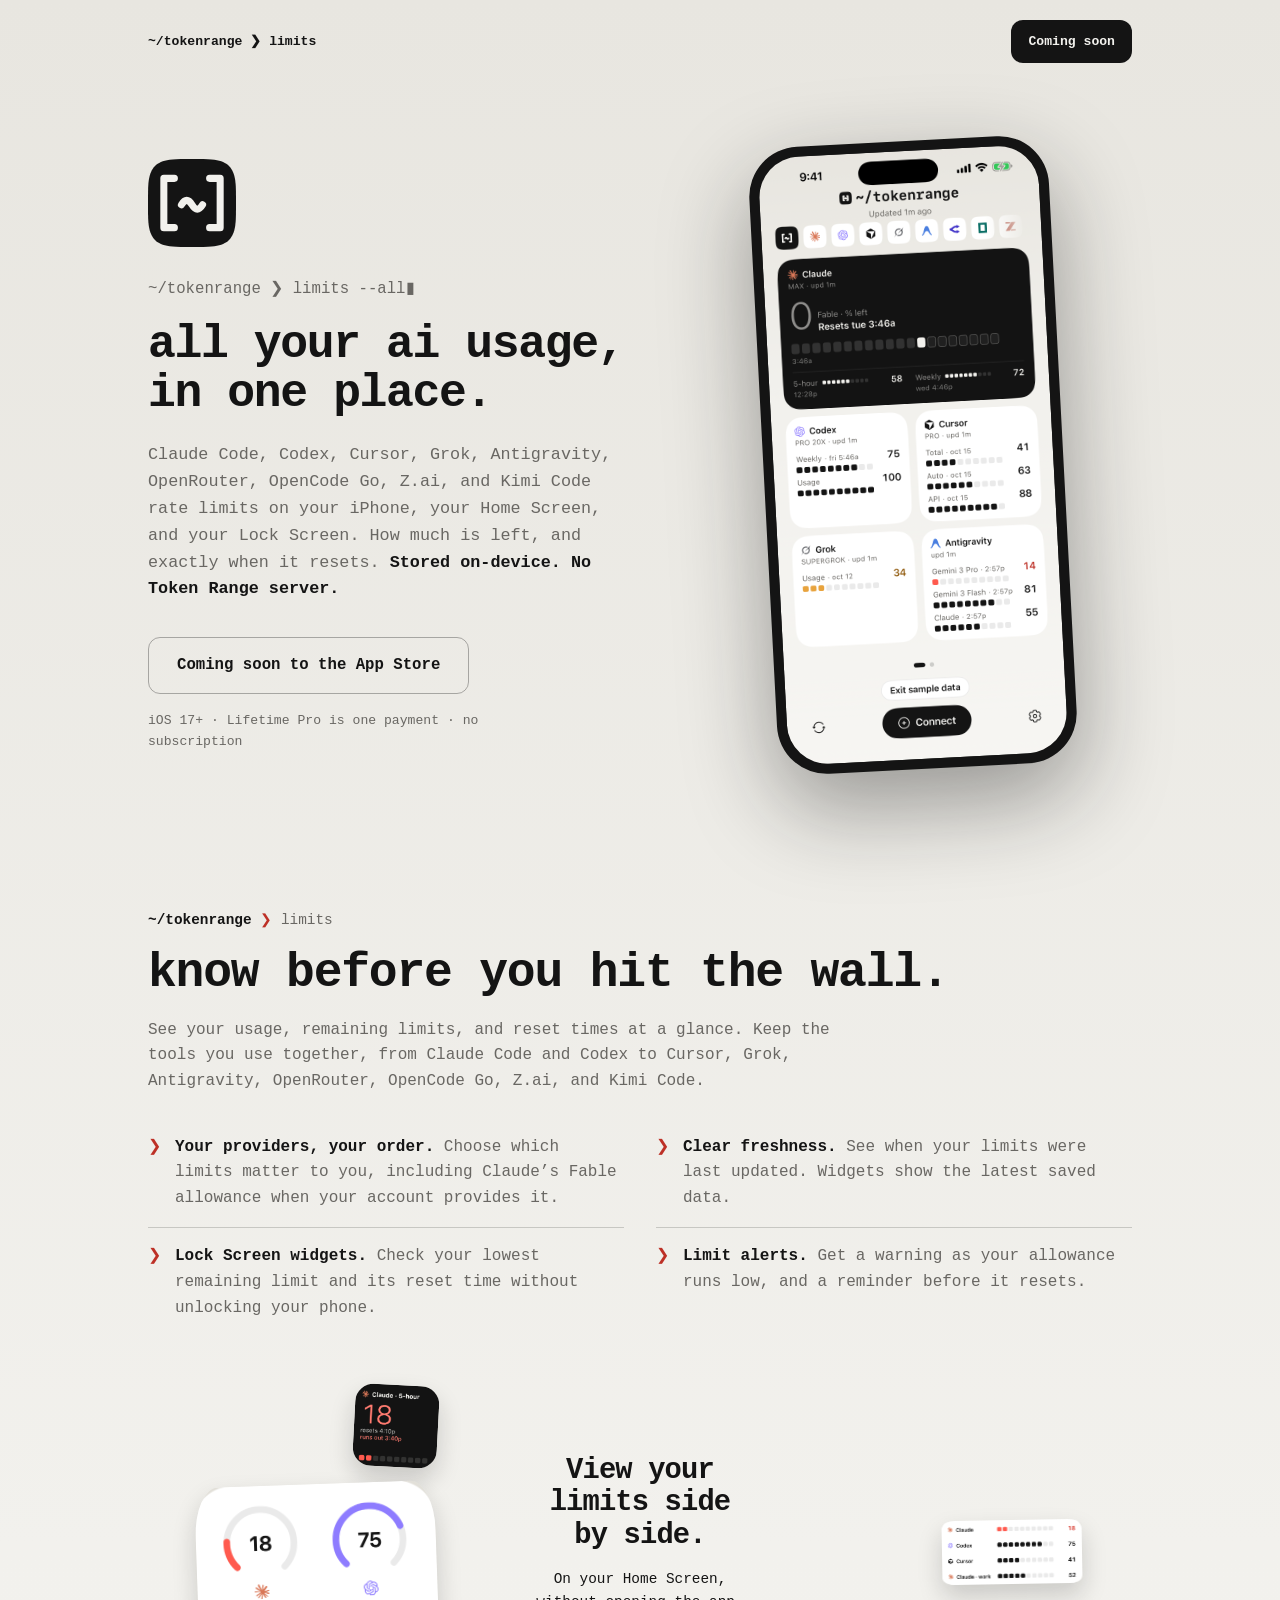
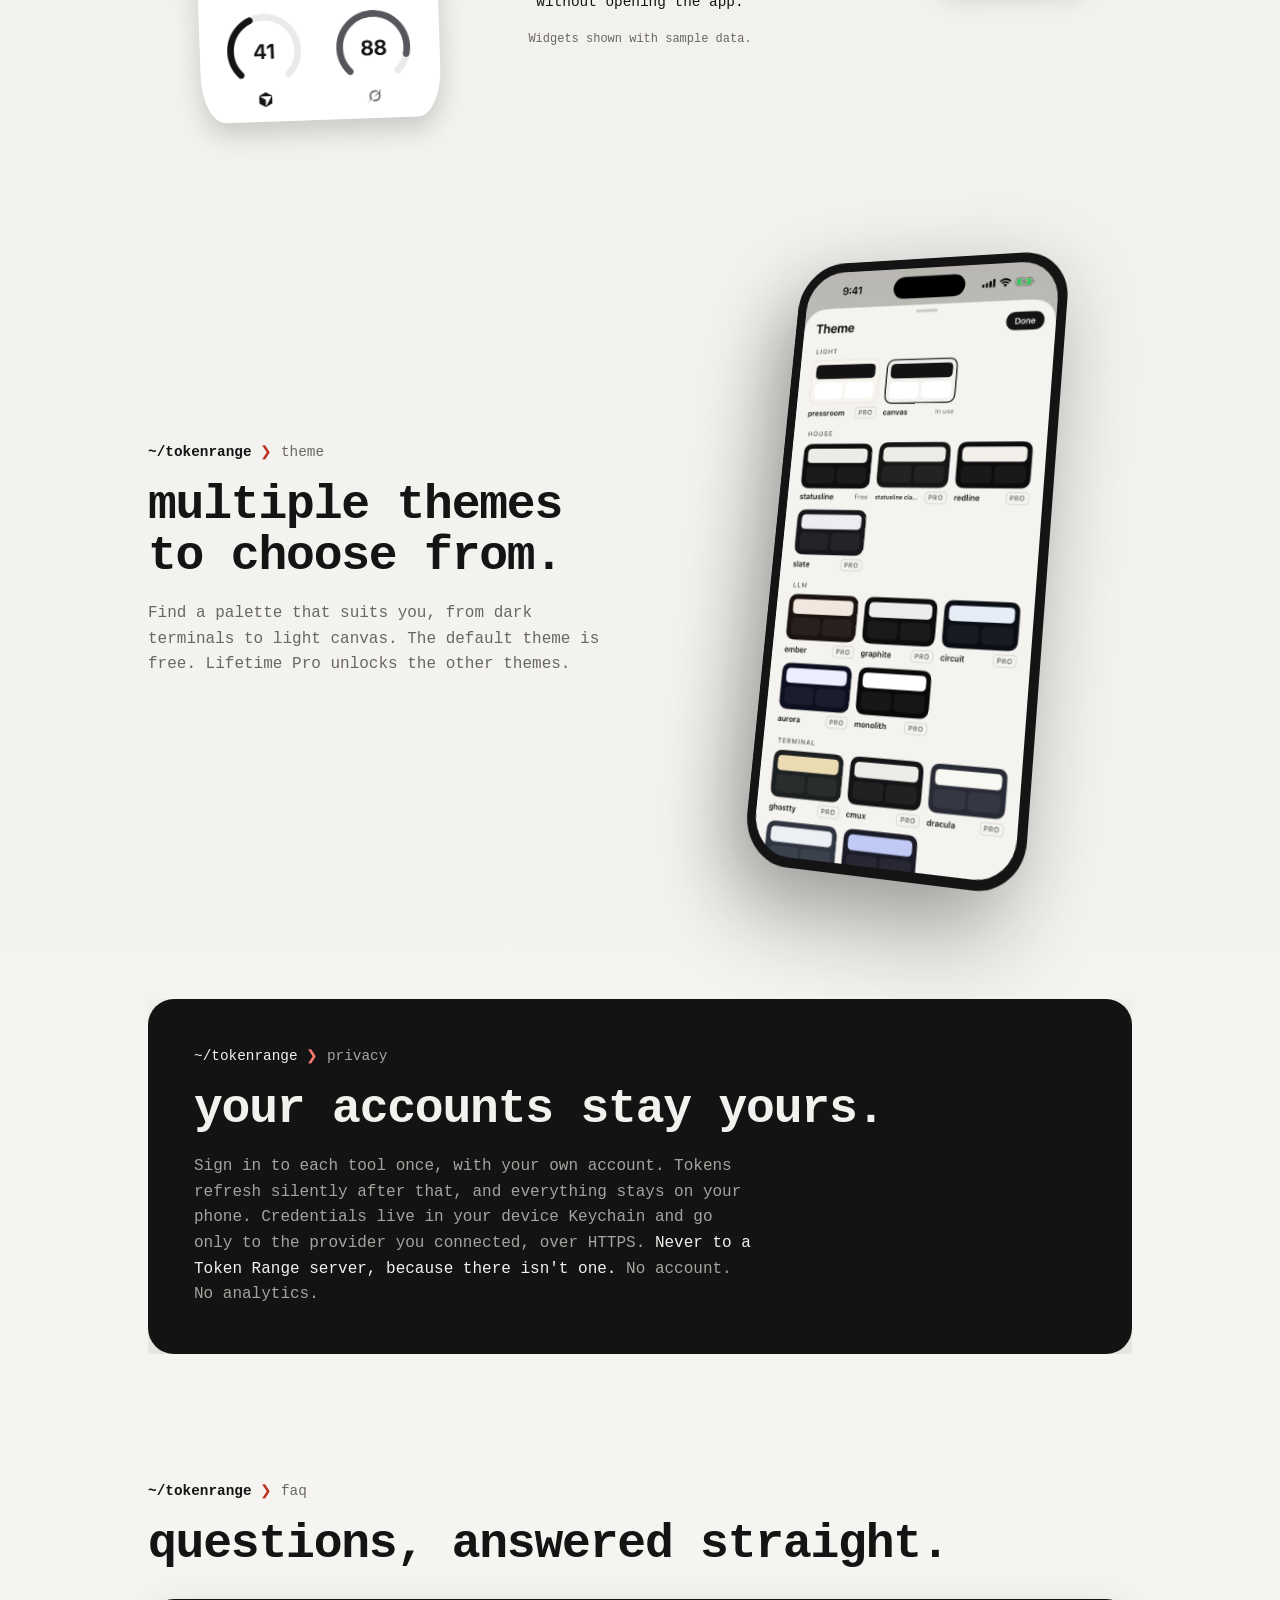
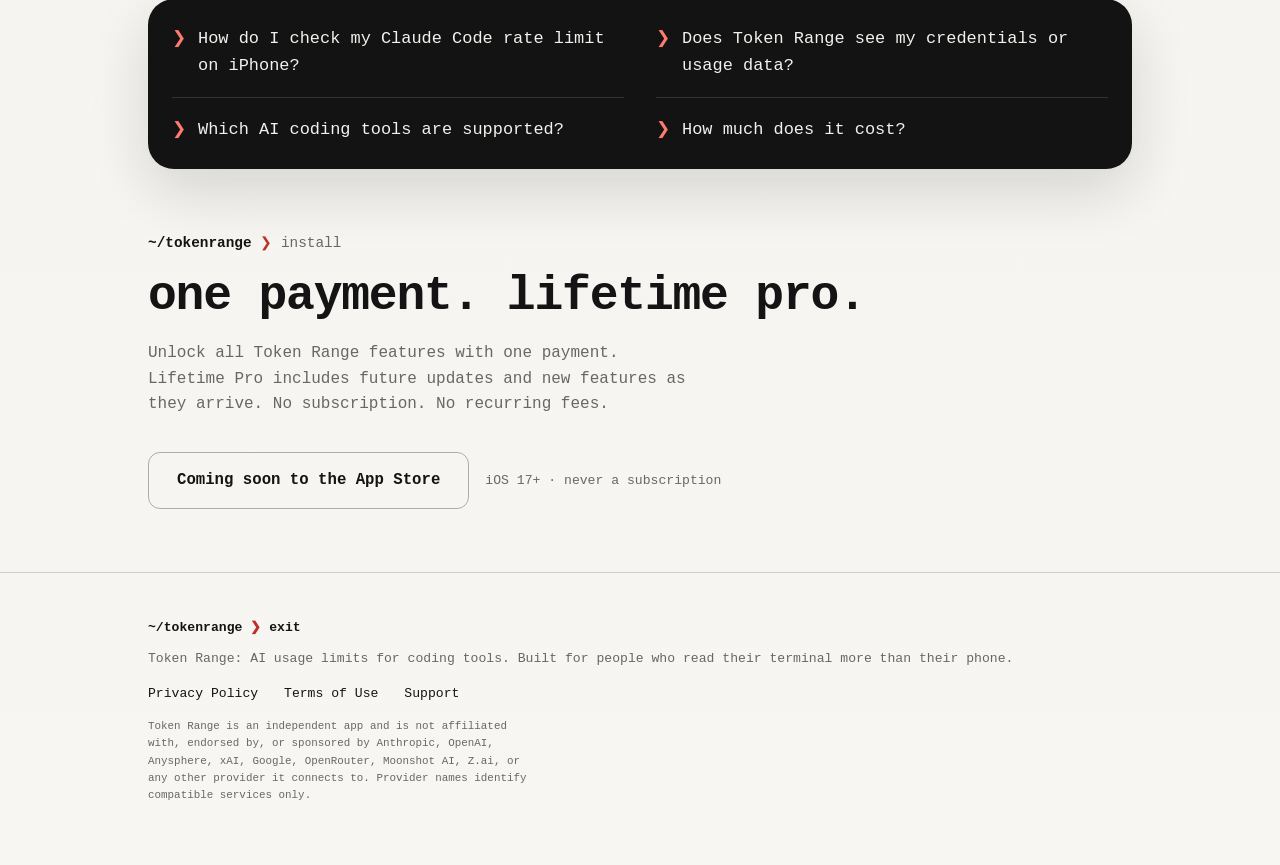
==== index.html @ 19b825a7 "Site: list all nine providers on the homepage and keep named companies in the disclaimer The previou" ====
<!doctype html>
<html lang="en">
<head>
<meta charset="utf-8">
<meta name="viewport" content="width=device-width, initial-scale=1">
<title>Token Range: all your AI usage and limits, in one place</title>
<meta name="description" content="AI usage and rate limits for Claude Code, Codex, Cursor, Grok, Antigravity, OpenRouter, OpenCode Go, Z.ai, and Kimi Code on your iPhone, Home Screen, and Lock Screen. Credentials stay in your Keychain; there is no Token Range server.">
<link rel="canonical" href="https://tokenrange.app/">
<meta property="og:type" content="website">
<meta property="og:title" content="Token Range: all your AI usage and limits, in one place">
<meta property="og:description" content="AI usage and rate limits for Claude Code, Codex, Cursor, Grok, Antigravity, OpenRouter, OpenCode Go, Z.ai, and Kimi Code on your iPhone, widgets, and Lock Screen. Credentials stay in Keychain and go only to the provider you connect.">
<meta property="og:url" content="https://tokenrange.app/">
<meta property="og:image" content="https://tokenrange.app/assets/og.png">
<meta name="twitter:card" content="summary_large_image">
<meta name="twitter:title" content="Token Range: all your AI usage and limits, in one place">
<meta name="twitter:description" content="AI usage and rate limits for Claude Code, Codex, Cursor, Grok, Antigravity, OpenRouter, OpenCode Go, Z.ai, and Kimi Code. Keychain-only credentials. No server.">
<meta name="twitter:image" content="https://tokenrange.app/assets/og.png">
<meta name="theme-color" content="#F2F1ED">
<link rel="icon" href="assets/icon-1024.png">
<link rel="apple-touch-icon" href="assets/icon-1024.png">
<script type="application/ld+json">
{
  "@context": "https://schema.org",
  "@type": "SoftwareApplication",
  "name": "Token Range",
  "operatingSystem": "iOS 17.0 or later",
  "applicationCategory": "DeveloperApplication",
  "description": "AI usage and rate limits for Claude Code, Codex, Cursor, Grok, Antigravity, OpenRouter, OpenCode Go, Z.ai, and Kimi Code in the app, on Home Screen widgets, and on the Lock Screen. Credentials stay in the device Keychain; there is no Token Range server.",
  "offers": {
    "@type": "Offer",
    "price": "0",
    "priceCurrency": "USD",
    "description": "Free download with an optional Lifetime Pro purchase. Pay once to unlock all features, including future updates. No subscription."
  }
}
</script>
<script type="application/ld+json">
{
  "@context": "https://schema.org",
  "@type": "FAQPage",
  "mainEntity": [
    {
      "@type": "Question",
      "name": "How do I check my Claude Code rate limit on iPhone?",
      "acceptedAnswer": {
        "@type": "Answer",
        "text": "Install Token Range, sign in to Claude once, and your session and weekly limits appear in the app and widgets, with reset countdowns and the time of the last update."
      }
    },
    {
      "@type": "Question",
      "name": "Does Token Range see my credentials or usage data?",
      "acceptedAnswer": {
        "@type": "Answer",
        "text": "No. Credentials are stored in your device Keychain and sent only to the provider you connected, over HTTPS. There is no Token Range server, no analytics, and no account."
      }
    },
    {
      "@type": "Question",
      "name": "Which AI coding tools does Token Range support?",
      "acceptedAnswer": {
        "@type": "Answer",
        "text": "Claude Code, Codex, Cursor, Grok, Antigravity, OpenRouter, OpenCode Go, Z.ai, and Kimi Code at launch, with more tools on the way."
      }
    },
    {
      "@type": "Question",
      "name": "How much does Token Range cost?",
      "acceptedAnswer": {
        "@type": "Answer",
        "text": "Lifetime Pro is a one-time purchase that unlocks all Token Range features. Future updates and new features are included. No subscription or recurring fees."
      }
    }
  ]
}
</script>
<style>
  /* Token Range site — Bento B recolor (owner pick 2026-09-29).
     Palette matches the app's Bento B canvas/black-tile look. Flat fills only. */
  :root {
    --page: #F2F1ED;
    --bg: #131313; --ink: #F2F1ED; --dim: #A5A39E;
    --faint: #8E8C87; --off: rgba(242, 241, 237, 0.14);
    --red: #FF7B70;
    --ink-on-amber: #141414;
    /* Pure --red is a pale coral tuned for dark tiles and is unreadable on
       the light page. This deep red is the page-context chevron; pure
       --red stays inside dark tiles. */
    --red-on-amber: #BD3026;
    --claude: #D97757; --codex: #8E7CFF; --cursor: #ECECEA;
    --mono: ui-monospace, "SF Mono", SFMono-Regular, Menlo, Consolas, monospace;

    /* Type scale. Six steps on a ~1.09 ratio, replacing fifteen loose rem
       values that sat inside a 0.4rem band with no relationship. h1 and h2
       keep their clamp() fluid sizing and sit above this scale. */
    --t-2xs: 0.68rem; --t-xs: 0.75rem; --t-sm: 0.82rem;
    --t-md: 0.9rem; --t-lg: 0.98rem; --t-xl: 1.06rem;

    /* Radius scale. One value per role, not one per element. */
    --r-chip: 6px; --r-pill: 10px; --r-control: 12px; --r-card: 26px;
    --r-phone: 50px; --r-phone-inner: 41px;

    /* One shadow for every card-role surface. Three recipes existed for the
       same job; the differences were never intentional. */
    --shadow-card: 0 22px 60px rgba(20, 20, 20, 0.14);
    --shadow-phone: 0 34px 90px rgba(20, 20, 20, 0.4);
  }
  * { margin: 0; padding: 0; box-sizing: border-box; min-width: 0; }
  html { scroll-behavior: smooth; background: var(--page); }
  /* Owner ruling: the app-canvas gradient carries the ENTIRE page. Dark
     tiles are objects that pop on it, never full-bleed sections. */
  body {
    background: linear-gradient(180deg, #E8E6E0 0%, #F2F1ED 38%, #F7F6F3 100%);
    color: var(--ink-on-amber); font-family: var(--mono);
    line-height: 1.6; -webkit-font-smoothing: antialiased; overflow-x: hidden;
  }
  a { text-decoration: none; }
  /* Keyboard focus had no styling at all and fell back to the UA default,
     which is close to invisible on the page. Page-context controls take the
     dark ring; the FAQ sits on a dark card, so it takes the paper one. */
  a:focus-visible, summary:focus-visible {
    outline: 2px solid var(--ink-on-amber); outline-offset: 3px; border-radius: 4px;
  }
  .faq-list summary:focus-visible { outline-color: #F2F1ED; }
  ::selection { background: var(--ink-on-amber); color: #F2F1ED; }
  img { max-width: 100%; height: auto; display: block; }
  .wrap { max-width: 1080px; margin: 0 auto; padding: 0 clamp(20px, 5vw, 48px); }

  /* ---- hero: the splash, as a website ---- */
  .drench {
    color: var(--ink-on-amber);
    /* Capped so the hero never balloons on very tall displays. */
    min-height: min(94svh, 960px); display: flex; flex-direction: column;
  }
  .drench > header {
    display: flex; justify-content: space-between; align-items: center;
    width: 100%; max-width: 1080px; margin: 0 auto; gap: 16px;
    padding: 20px clamp(20px, 5vw, 48px);
  }
  .drench .prompt { font-size: var(--t-sm); font-weight: 700; }
  .hero-core {
    flex: 1; display: grid; grid-template-columns: 1.05fr 0.95fr;
    align-items: center; gap: clamp(24px, 5vw, 60px);
    padding-top: clamp(28px, 5vh, 56px);
    padding-bottom: clamp(40px, 7vh, 72px);
  }
  .token-mark { width: 88px; height: 88px; margin-bottom: 30px; }
  .typed { font-size: var(--t-lg); margin-bottom: 18px; color: #696763; }
  .typed .caret { animation: blink 1.1s steps(1) infinite; }
  @keyframes blink { 50% { opacity: 0; } }
  h1 {
    /* Sized so each of the two lines holds on one row at every width. The
       cap came down from 3.4rem when the headline gained three characters:
       "all your ai usage," needs 18 monospace columns, and 3.4rem overflowed
       the hero column and broke it into three lines. */
    font-size: clamp(1.6rem, 4vw, 2.9rem); line-height: 1.06;
    letter-spacing: -0.03em; font-weight: 700; text-wrap: balance;
  }
  .drench p.sub {
    margin-top: 24px; max-width: 46ch; font-size: clamp(0.98rem, 1.4vw, 1.05rem);
    color: #696763; text-wrap: pretty;
  }
  .drench p.sub b { color: var(--ink-on-amber); font-weight: 700; }
  /* ---- one CTA component ----
     The header pill and the hero action were two treatments of the same
     action on one screen: different radius, padding and hover. They are now
     one component with a compact modifier for the header. */
  .cta {
    background: var(--ink-on-amber); color: #F2F1ED;
    font-weight: 700; font-size: var(--t-lg); padding: 15px 28px;
    border-radius: var(--r-control); display: inline-block; flex-shrink: 0;
    border: 1px solid transparent;
    transition: transform 0.15s cubic-bezier(0.16, 1, 0.3, 1);
  }
  a.cta:hover { transform: translateY(-2px); }
  a.cta:active { transform: translateY(0) scale(0.97); transition-duration: 0.08s; }
  .cta.compact { font-size: var(--t-sm); padding: 10px 16px; }
  /* Reads as a status, not a button: nothing here is tappable until the
     App Store link exists, and a dead filled button is a broken promise. */
  .cta.pending {
    background: none; color: var(--ink-on-amber);
    border-color: rgba(20, 20, 20, 0.32);
    cursor: default; transform: none;
  }
  .cta-row { display: flex; gap: 16px; align-items: center; margin-top: 34px; flex-wrap: wrap; }
  .cta-row .note { font-size: var(--t-sm); color: #696763; flex-basis: 100%; max-width: 46ch; }

  .hero-shot { display: flex; justify-content: center; }
  .phone {
    width: min(300px, 74vw); border-radius: var(--r-phone); padding: 10px;
    background: var(--ink-on-amber);
    box-shadow: var(--shadow-phone);
    transform: rotate(-3deg);
  }
  .phone img { border-radius: var(--r-phone-inner); }
  @media (prefers-reduced-motion: no-preference) {
    .hero-shot .phone, .widget-piece { animation: hero-float 8s ease-in-out infinite; }
    @keyframes hero-float {
      0%, 100% { translate: 0 3px; }
      50% { translate: 0 -3px; }
    }
  }
  .token-glitch svg { display: block; width: 100%; height: 100%; }
  /* ---- dark sections ---- */
  main section.dark { padding: clamp(48px, 7vh, 72px) 0; }
  /* The closing block follows the FAQ, so it drops its own top padding
     rather than stacking two full section gaps. */
  main section.closing { padding-top: 0; }
  .kicker { color: #696763; font-size: var(--t-md); margin-bottom: 16px; }
  .kicker .path { color: var(--ink-on-amber); font-weight: 700; }
  .kicker .chev { color: var(--red-on-amber); }
  h2 {
    font-size: clamp(1.8rem, 4.4vw, 3rem); line-height: 1.08;
    letter-spacing: -0.025em; font-weight: 700; max-width: 24ch;
    text-wrap: balance; color: var(--ink-on-amber);
  }
  #faq > h2, .closing > h2 { max-width: none; text-wrap: wrap; }
  section p.lede {
    color: #696763; margin-top: 18px; max-width: 56ch; text-wrap: pretty;
  }
  section.dark p.lede b { color: var(--ink-on-amber); font-weight: 700; }

  .split {
    display: grid; grid-template-columns: 1fr 1fr;
    gap: clamp(32px, 6vw, 80px); align-items: center;
  }
  .split .shot { display: flex; justify-content: center; }
  /* Owner ruling: break the flat plane. The theme phone pivots so its
     bottom-right corner comes toward the viewer (~30deg of combined tilt). */
  .split .shot { perspective: 1400px; perspective-origin: 60% 50%; }
  .split .shot .phone {
    background: var(--ink-on-amber);
    transform: rotateY(-22deg) rotateX(9deg) rotateZ(1.5deg);
    transform-style: preserve-3d;
    box-shadow: -18px 34px 90px rgba(20, 20, 20, 0.42);
    transition: transform 0.9s cubic-bezier(0.16, 1, 0.3, 1);
  }
  @media (prefers-reduced-motion: no-preference) {
    /* It arrives flatter, then settles into the pivot. */
    .split .shot.in-view .phone { animation: pivot-in 1.1s cubic-bezier(0.16, 1, 0.3, 1) both; }
    @keyframes pivot-in {
      from { transform: rotateY(-4deg) rotateX(2deg) translateY(34px); opacity: 0; }
      to { transform: rotateY(-22deg) rotateX(9deg) rotateZ(1.5deg) translateY(0); opacity: 1; }
    }
  }

  .meter-demo {
    background: var(--bg); border-radius: var(--r-card); padding: 26px 24px;
    margin-top: 34px; max-width: 560px;
    box-shadow: var(--shadow-card);
  }
  .meter-demo .n { color: var(--ink); }
  .orow { display: flex; align-items: center; gap: 14px; padding: 12px 0; }
  .orow + .orow { border-top: 1px solid var(--off); }
  .orow .n { width: 9.5ch; font-size: var(--t-md); flex-shrink: 0; }
  .orow .n small { display: block; color: var(--faint); font-size: var(--t-2xs); }
  .track { flex: 1; height: 4px; background: var(--off); overflow: hidden; }
  .fill { height: 100%; width: 100%; transform: scaleX(var(--w)); transform-origin: left; }
  .orow .p { width: 5ch; text-align: right; font-size: var(--t-lg); }
  @media (prefers-reduced-motion: no-preference) {
    .meter-demo.in-view .fill { animation: fill 1s cubic-bezier(0.16, 1, 0.3, 1) both; }
    @keyframes fill { from { transform: scaleX(0); } }
  }
  .r-claude .fill { background: var(--claude); } .r-claude .p { color: var(--claude); }
  .r-codex .fill { background: var(--codex); } .r-codex .p { color: var(--codex); }
  .r-cursor .fill { background: var(--cursor); } .r-cursor .p { color: var(--cursor); }

  .limits-section h2 { max-width: none; }
  .limits-section > p.lede { max-width: 76ch; }
  .limits-section ul.features { display: grid; grid-template-columns: 1fr 1fr; gap: 0 32px; max-width: none; margin-top: 24px; }
  .limits-section ul.features li { border-top: 1px solid rgba(20,20,20,.18); padding: 16px 0; }
  .limits-section ul.features li:nth-child(-n+2) { border-top: 0; }
  .widget-proof { display: grid; grid-template-columns: 1fr minmax(192px,240px) 1fr; align-items: center; gap: 32px; margin-top: 48px; }
  .widget-proof figcaption { grid-column: 2; grid-row: 1; color: var(--ink-on-amber); text-align: center; font-size: var(--t-md); }
  .widget-proof figcaption h3 { font-size: clamp(1.4rem,2.4vw,1.8rem); line-height: 1.12; letter-spacing: -.03em; margin-bottom: 16px; text-wrap: balance; }
  .widget-proof figcaption small { display: block; margin-top: 16px; color: #696763; font-size: var(--t-xs); }
  .widget-family { display: grid; grid-template-columns: .6fr 1fr; gap: 16px; align-items: center; width: 100%; max-width: 240px; justify-self: center; grid-row: 1; }
  .widget-family:first-of-type { grid-column: 1; }
  .widget-family:last-of-type { grid-column: 3; }
  .widget-piece { margin: 0; }
  .widget-piece svg { display: block; width: 100%; height: auto; box-shadow: 0 12px 24px rgba(20,20,20,.18); background: var(--bg); overflow: hidden; }
  .widget-piece.small { grid-column: 1; grid-row: 1; transform: rotate(-3deg); }
  .widget-piece.small svg, .widget-piece.small img { border-radius: 22%; }
  .widget-piece.medium { grid-column: 1 / -1; grid-row: 2; transform: rotate(2deg); }
  .widget-piece.medium svg, .widget-piece.medium img { border-radius: 10% / 21%; }
  .widget-piece.large { grid-column: 2; grid-row: 1; transform: rotate(-1deg); }
  .widget-piece.large svg, .widget-piece.large img { border-radius: 10%; }
  .widget-piece img { display: block; width: 100%; height: auto; box-shadow: 0 12px 24px rgba(20,20,20,.18); }
  .widget-family:first-of-type { grid-template-columns: 1fr .6fr; }
  .widget-family:first-of-type .small { grid-column: 2; transform: rotate(3deg); }
  .widget-family:first-of-type .large { grid-column: 1; transform: rotate(1deg); }
  .widget-family:first-of-type .medium { transform: rotate(-2deg); }
  @media (max-width: 640px) {
    .limits-section ul.features { grid-template-columns: 1fr; }
    .limits-section ul.features li:nth-child(2) { border-top: 1px solid rgba(20,20,20,.18); }
    .widget-proof { grid-template-columns: 1fr 1fr; gap: 24px; margin-top: 32px; }
    .widget-proof figcaption { grid-column: 1 / -1; grid-row: 1; max-width: 32ch; justify-self: center; }
    .widget-family { grid-row: 2; gap: 12px; }
    .widget-family:last-of-type { grid-column: 2; }
  }

  ul.features { list-style: none; margin-top: 30px; max-width: 60ch; }
  ul.features li {
    padding: 16px 0; color: #696763;
    border-top: 1px solid rgba(20, 20, 20, 0.18);
    display: flex; gap: 14px; align-items: baseline;
  }
  ul.features li:first-child { border-top: 0; }
  ul.features li .mark { color: var(--red-on-amber); flex-shrink: 0; }
  ul.features li b { color: var(--ink-on-amber); font-weight: 700; }

  /* ---- privacy: a dark manifesto card that wipes in on the page ---- */
  section.band { padding: clamp(48px, 7vh, 72px) 0; }
  .promise-card {
    background: var(--bg); border-radius: var(--r-card);
    padding: clamp(28px, 4vw, 46px);
    box-shadow: var(--shadow-card);
  }
  .promise-card h2 { color: var(--ink); max-width: 26ch; }
  .promise-card .kicker { color: var(--dim); }
  .promise-card .kicker .path { color: #F2F1ED; font-weight: 400; }
  .promise-card .kicker .chev { color: var(--red); }
  .promise-card p.lede { color: var(--dim); max-width: 58ch; }
  .promise-card p.lede b { color: #F2F1ED; font-weight: 400; }
  @media (prefers-reduced-motion: no-preference) {
    .promise-card.in-view { animation: wipe 0.85s cubic-bezier(0.16, 1, 0.3, 1) both; }
    @keyframes wipe {
      from { clip-path: inset(0 100% 0 0); opacity: 0.45; }
      to { clip-path: inset(0 0 0 0); opacity: 1; }
    }
  }

  /* ---- FAQ ---- */
  .faq-list {
    display: grid; grid-template-columns: 1fr 1fr; gap: 0 32px;
    margin-top: 28px; width: 100%; background: var(--bg);
    border-radius: var(--r-card); padding: 8px 24px;
    box-shadow: var(--shadow-card);
  }
  details { border-top: 1px solid var(--off); padding: 18px 0; }
  details:nth-child(-n+2) { border-top: 0; }
  @media (max-width: 640px) { .faq-list { grid-template-columns: 1fr; } details:nth-child(2) { border-top: 1px solid var(--off); } }
  details summary {
    cursor: pointer; color: var(--ink); list-style: none;
    display: flex; gap: 12px; align-items: baseline; font-size: var(--t-xl);
  }
  details summary::-webkit-details-marker { display: none; }
  details summary::before { content: "❯"; color: var(--red); transition: transform 0.18s cubic-bezier(0.16, 1, 0.3, 1); }
  details[open] summary::before { transform: rotate(90deg); }
  details p { margin-top: 12px; padding-left: 24px; color: var(--dim); max-width: 60ch; }

  footer {
    border-top: 1px solid rgba(20, 20, 20, 0.18); padding: 44px 0 60px;
    color: #696763; font-size: var(--t-sm);
  }
  footer .prompt { margin-bottom: 10px; color: var(--ink-on-amber); font-weight: 700; }
  footer .prompt .chev { color: var(--red-on-amber); }
  footer .legal { margin-top: 14px; }
  footer .legal a {
    color: var(--ink-on-amber); margin-right: 18px;
    text-underline-offset: 3px; text-decoration-thickness: 1px;
  }
  footer .compliance { margin-top: 14px; font-size: var(--t-2xs); max-width: 60ch; }

  /* ---- reveals: visible by default, entrance on observe only ---- */
  @media (prefers-reduced-motion: no-preference) {
    .rv.in-view { animation: rise 0.65s cubic-bezier(0.16, 1, 0.3, 1) both; }
    .rv.in-view.late { animation-delay: 0.12s; }
    @keyframes rise { from { opacity: 0; transform: translateY(18px); } }

    /* Each surface arrives its own way, never one uniform fade. */
    /* meters: slide in from the left, like output printing */
    .meter-demo.in-view { animation: slide-left 0.75s cubic-bezier(0.16, 1, 0.3, 1) both; }
    @keyframes slide-left { from { opacity: 0; transform: translateX(-34px); } }

    /* phones: rise with a slight counter-rotation settle */
    /* (the split phone runs its own pivot-in; see the 3D block) */

    /* FAQ card: unfolds from its top edge */
    .faq-list.in-view { animation: unfold 0.7s cubic-bezier(0.16, 1, 0.3, 1) both; transform-origin: top center; }
    @keyframes unfold { from { opacity: 0; transform: scaleY(0.86); } }
  }
  @media (prefers-reduced-motion: reduce) {
    .typed .caret, .hero-shot .phone, .token-glitch .ghost { animation: none; }
    .split .shot .phone { animation: none; }
    html { scroll-behavior: auto; }
  }

  @media (max-width: 820px) {
    .hero-core { grid-template-columns: 1fr; }
    .hero-shot { margin-top: 12px; }
    .split { grid-template-columns: 1fr; }
    .split .shot { margin-top: 28px; }
  }
</style>
</head>
<body>

<svg width="0" height="0" style="position:absolute" aria-hidden="true">
  <defs>
    <!-- Exact Squircle face (superellipse n=4) + TerminalTokenGlyph "[~]", ported from the app (WULF 2026-09-29 row C) -->
    <g id="tokmark-dark">
      <path fill="#141414" d="M 100.00 50.00 L 99.95 62.79 L 99.79 68.06 L 99.52 72.08 L 99.14 75.44 L 98.66 78.35 L 98.06 80.93 L 97.35 83.25 L 96.53 85.36 L 95.59 87.27 L 94.54 89.01 L 93.35 90.60 L 92.04 92.04 L 90.60 93.35 L 89.01 94.54 L 87.27 95.59 L 85.36 96.53 L 83.25 97.35 L 80.93 98.06 L 78.35 98.66 L 75.44 99.14 L 72.08 99.52 L 68.06 99.79 L 62.79 99.95 L 50.00 100.00 L 37.21 99.95 L 31.94 99.79 L 27.92 99.52 L 24.56 99.14 L 21.65 98.66 L 19.07 98.06 L 16.75 97.35 L 14.64 96.53 L 12.73 95.59 L 10.99 94.54 L 9.40 93.35 L 7.96 92.04 L 6.65 90.60 L 5.46 89.01 L 4.41 87.27 L 3.47 85.36 L 2.65 83.25 L 1.94 80.93 L 1.34 78.35 L 0.86 75.44 L 0.48 72.08 L 0.21 68.06 L 0.05 62.79 L 0.00 50.00 L 0.05 37.21 L 0.21 31.94 L 0.48 27.92 L 0.86 24.56 L 1.34 21.65 L 1.94 19.07 L 2.65 16.75 L 3.47 14.64 L 4.41 12.73 L 5.46 10.99 L 6.65 9.40 L 7.96 7.96 L 9.40 6.65 L 10.99 5.46 L 12.73 4.41 L 14.64 3.47 L 16.75 2.65 L 19.07 1.94 L 21.65 1.34 L 24.56 0.86 L 27.92 0.48 L 31.94 0.21 L 37.21 0.05 L 50.00 0.00 L 62.79 0.05 L 68.06 0.21 L 72.08 0.48 L 75.44 0.86 L 78.35 1.34 L 80.93 1.94 L 83.25 2.65 L 85.36 3.47 L 87.27 4.41 L 89.01 5.46 L 90.60 6.65 L 92.04 7.96 L 93.35 9.40 L 94.54 10.99 L 95.59 12.73 L 96.53 14.64 L 97.35 16.75 L 98.06 19.07 L 98.66 21.65 L 99.14 24.56 L 99.52 27.92 L 99.79 31.94 L 99.95 37.21 Z"/>
      <g stroke="#F2F1ED" stroke-width="8" stroke-linecap="round" stroke-linejoin="round" fill="none">
        <path d="M 30 22 L 18 22 L 18 78 L 30 78"/>
        <path d="M 70 22 L 82 22 L 82 78 L 70 78"/>
        <path d="M 38 52 Q 44 42 50 52 Q 56 62 62 52"/>
      </g>
    </g>
  </defs>
</svg>

<div class="drench">
  <header>
    <span class="prompt">~/tokenrange ❯ limits</span>
    <a class="cta compact" href="#get">Coming soon</a>
  </header>
  <div class="wrap hero-core">
    <div>
      <div class="token-glitch token-mark" aria-hidden="true">
        <svg viewBox="0 0 100 100"><use href="#tokmark-dark"/></svg>
      </div>
      <p class="typed" aria-hidden="true">~/tokenrange ❯ <span id="typed"></span><span class="caret">▮</span></p>
      <h1>all your ai usage,<br>in one place.</h1>
      <p class="sub">Claude Code, Codex, Cursor, Grok, Antigravity, OpenRouter, OpenCode Go, Z.ai, and Kimi Code rate limits on your
      iPhone, your Home Screen, and your Lock Screen. How much is left, and
      exactly when it resets. <b>Stored on-device. No Token Range server.</b></p>
      <div class="cta-row" id="get">
        <!-- APP STORE LINK GOES HERE. One other copy sits in the closing
             section at the bottom of the page; update both together.
             When Token Range is live, replace the <span> below with:
             <a class="cta" href="https://apps.apple.com/app/id6796709767">Get Token Range for iOS</a>
             App Store Connect Apple ID: 6796709767. -->
        <span class="cta pending">Coming soon to the App Store</span>
        <span class="note">iOS 17+ · Lifetime Pro is one payment · no subscription</span>
      </div>
    </div>
    <div class="hero-shot">
      <div class="phone">
        <img src="assets/bento-shot-dashboard.png?v=20261003" width="1320" height="2868"
             alt="Token Range dashboard with a black Claude tile and white Codex, Cursor, Grok, and Antigravity tiles, each with grid-cell meters, sample data"
             fetchpriority="high">
      </div>
    </div>
  </div>
</div>

<main>
  <div class="wrap">
    <section class="dark limits-section" id="limits">
      <p class="kicker rv"><span class="path">~/tokenrange</span> <span class="chev">❯</span> limits</p>
      <h2 class="rv">know before you hit the wall.</h2>
      <p class="lede rv late">See your usage, remaining limits, and reset times at a glance.
      Keep the tools you use together, from Claude Code and Codex to Cursor, Grok, Antigravity, OpenRouter, OpenCode Go, Z.ai, and Kimi Code.</p>
      <ul class="features rv late">
        <li><span class="mark">❯</span><span><b>Your providers, your order.</b> Choose which limits matter to you, including Claude’s Fable allowance when your account provides it.</span></li>
        <li><span class="mark">❯</span><span><b>Clear freshness.</b> See when your limits were last updated. Widgets show the latest saved data.</span></li>
        <li><span class="mark">❯</span><span><b>Lock Screen widgets.</b> Check your lowest remaining limit and its reset time without unlocking your phone.</span></li>
        <li><span class="mark">❯</span><span><b>Limit alerts.</b> Get a warning as your allowance runs low, and a reminder before it resets.</span></li>
      </ul>

      <figure class="widget-proof">
        <figcaption><h3>View your limits side by side.</h3>
          <p>On your Home Screen, without opening the app.</p>
          <small>Widgets shown with sample data.</small>
        </figcaption>
          <div class="widget-family">
            <div class="widget-piece small"><img src="assets/bento-widget-small.png?v=20260929-bento" width="489" height="479" alt="Single Limit widget showing Claude's 5-hour window with sample data"></div>
            <div class="widget-piece medium"><img src="assets/bento-widget-medium.png?v=20260929-bento" width="488" height="479" alt="Medium Arches widget showing four providers as ring gauges with sample data"></div>
          </div>
          <div class="widget-family">
            <div class="widget-piece large"><img src="assets/bento-widget-large.png?v=20260929-bento" width="1059" height="484" alt="Large Cells widget showing four providers as a grid-cell list with sample data"></div>
          </div>
      </figure>

    </section>

    <section class="dark">
      <div class="split">
        <div>
          <p class="kicker rv"><span class="path">~/tokenrange</span> <span class="chev">❯</span> theme</p>
          <h2 class="rv">multiple themes to choose from.</h2>
          <p class="lede rv late">Find a palette that suits you, from dark terminals to light canvas.
          The default theme is free. Lifetime Pro unlocks the other themes.</p>
        </div>
        <div class="shot">
          <div class="phone">
            <img src="assets/bento-shot-themes.png?v=20261003" width="1320" height="2868"
                 alt="Token Range theme sheet showing light, house, LLM, and terminal skins grouped with PRO locks, canvas in use">
          </div>
        </div>
      </div>
    </section>
  </div>

  <section class="band">
    <div class="wrap">
      <div class="promise-card">
      <p class="kicker"><span class="path">~/tokenrange</span> <span class="chev">❯</span> privacy</p>
      <h2>your accounts stay yours.</h2>
      <p class="lede">Sign in to each tool once, with your own
      account. Tokens refresh silently after that, and everything stays on
      your phone. Credentials live in your device Keychain and go only to
      the provider you connected, over HTTPS. <b>Never to a Token Range
      server, because there isn't one.</b> No account. No analytics.</p>
      </div>
    </div>
  </section>

  <div class="wrap">
    <section class="dark" id="faq">
      <p class="kicker rv"><span class="path">~/tokenrange</span> <span class="chev">❯</span> faq</p>
      <h2 class="rv">questions, answered straight.</h2>
      <div class="faq-list rv late">
        <details>
          <summary>How do I check my Claude Code rate limit on iPhone?</summary>
          <p>Install Token Range and sign in to Claude once. Your session and
          weekly limits appear in the app, on Home Screen widgets, and on
          the Lock Screen, with reset countdowns.</p>
        </details>
        <details>
          <summary>Does Token Range see my credentials or usage data?</summary>
          <p>No. Credentials live in your device Keychain and are sent only to
          the provider you connected, over HTTPS. There is no Token Range
          server, no analytics, and no account to create.</p>
        </details>
        <details>
          <summary>Which AI coding tools are supported?</summary>
          <p>Claude Code, Codex, Cursor, Grok, Antigravity, OpenRouter, OpenCode Go, Z.ai, and Kimi Code at launch, with more tools on the way.</p>
        </details>
        <details>
          <summary>How much does it cost?</summary>
          <p>Lifetime Pro is a one-time purchase that unlocks all Token Range features.
          Future updates and new features are included. No subscription or recurring fees.</p>
        </details>
      </div>
    </section>

    <section class="dark closing">
      <p class="kicker rv"><span class="path">~/tokenrange</span> <span class="chev">❯</span> install</p>
      <h2 class="rv">one payment. lifetime pro.</h2>
      <p class="lede rv late">Unlock all Token Range features with one payment. Lifetime Pro includes
      future updates and new features as they arrive. No subscription. No recurring fees.</p>
      <div class="cta-row">
        <!-- Second and last copy of the App Store link. See the hero. -->
        <span class="cta pending">Coming soon to the App Store</span>
        <span class="note">iOS 17+ · never a subscription</span>
      </div>
    </section>
  </div>
</main>

<footer>
  <div class="wrap">
    <p class="prompt"><span class="path">~/tokenrange</span> <span class="chev">❯</span> exit</p>
    <p>Token Range: AI usage limits for coding tools. Built for people who
    read their terminal more than their phone.</p>
    <p class="legal"><a href="/privacy/">Privacy Policy</a> <a href="/terms/">Terms of Use</a> <a href="/support/">Support</a></p>
    <p class="compliance">Token Range is an independent app and is not affiliated with, endorsed by, or sponsored by Anthropic, OpenAI, Anysphere, xAI, Google, OpenRouter, Moonshot AI, Z.ai, or any other provider it connects to. Provider names identify compatible services only.</p>
  </div>
</footer>

<script>
  var reduced = matchMedia("(prefers-reduced-motion: reduce)").matches;

  // Typed hero command — the splash, on the web.
  (function () {
    var el = document.getElementById("typed");
    var text = "limits --all";
    if (reduced) { el.textContent = text; return; }
    var i = 0;
    (function tick() {
      if (i <= text.length) {
        el.textContent = text.slice(0, i);
        i += 1;
        setTimeout(tick, 46 + Math.random() * 40);
      }
    })();
  })();

  // Entrance reveals: enhance already-visible content.
  var io = new IntersectionObserver(function (entries) {
    entries.forEach(function (entry) {
      if (entry.isIntersecting) {
        entry.target.classList.add("in-view");
        io.unobserve(entry.target);
      }
    });
  }, { threshold: 0.2 });
  document.querySelectorAll(".rv, .meter-demo, .shot, .faq-list, .promise-card").forEach(function (el) {
    io.observe(el);
  });

</script>
</body>
</html>
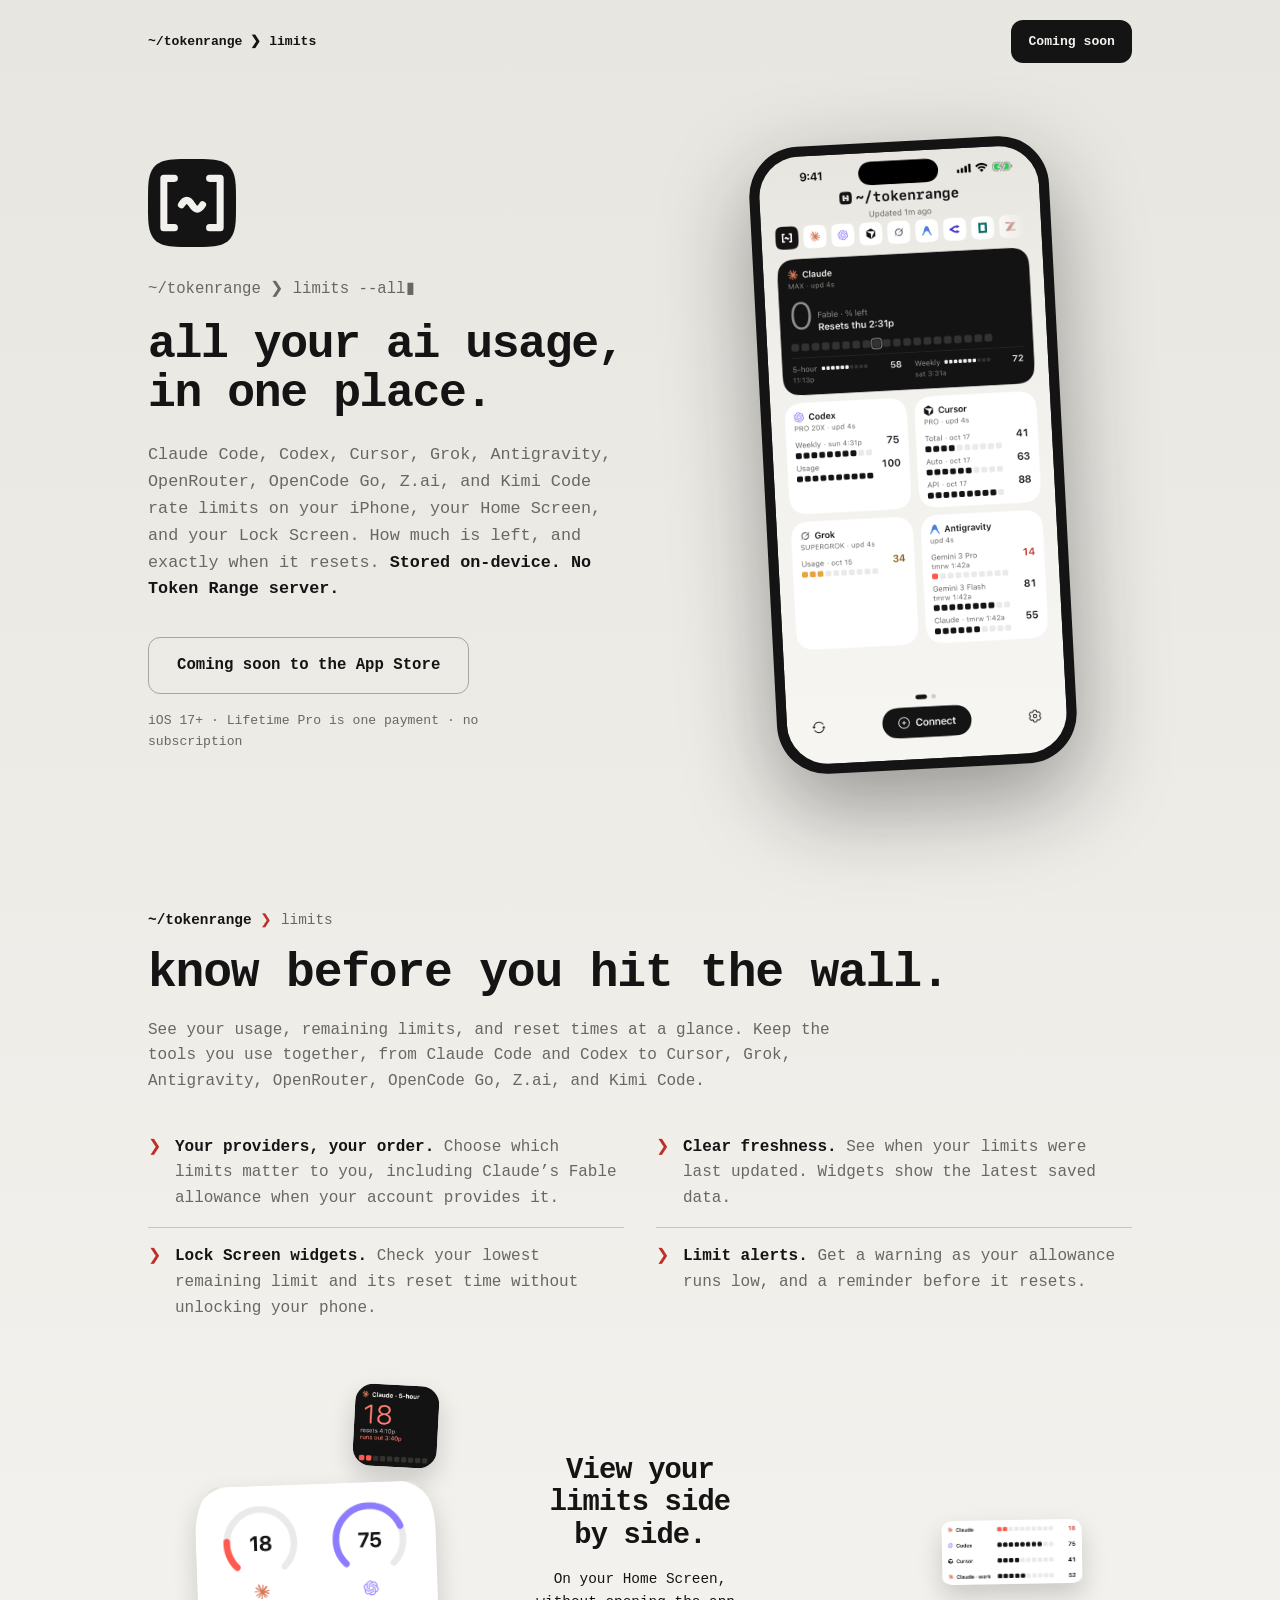
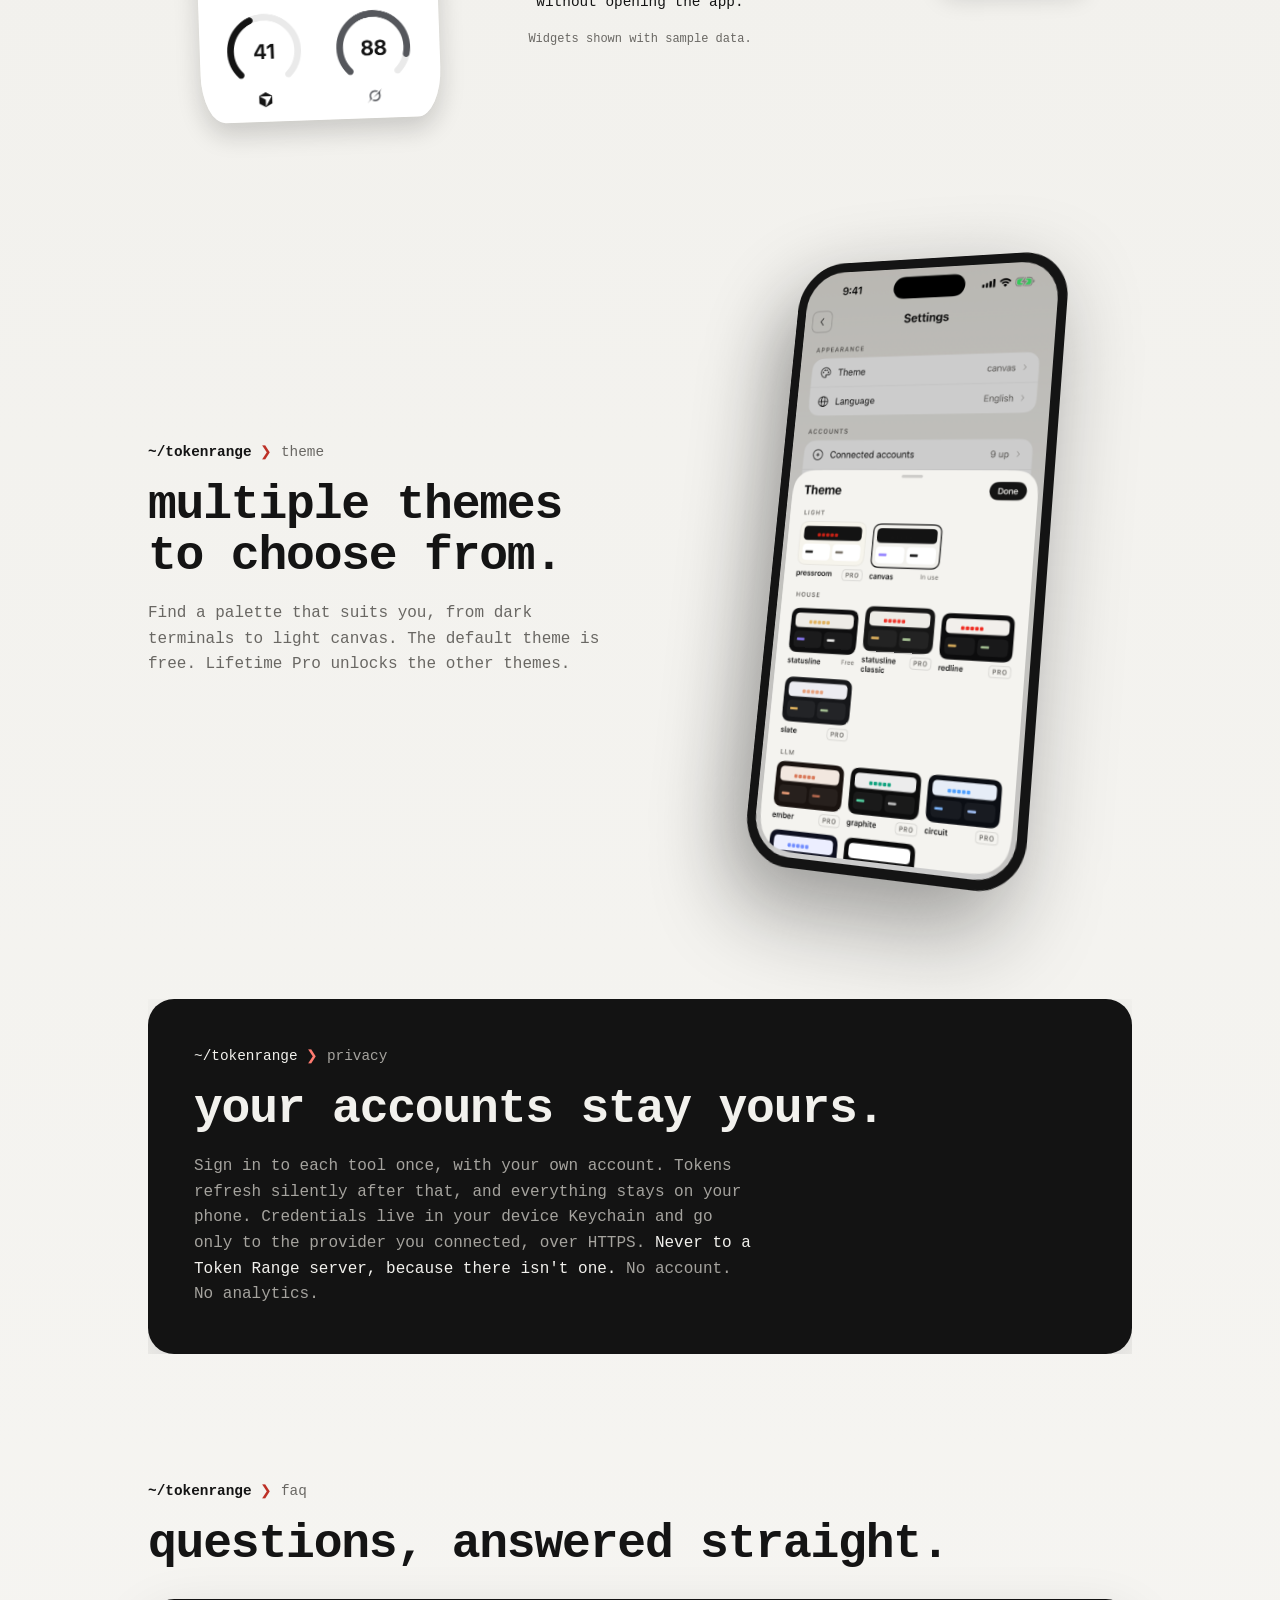
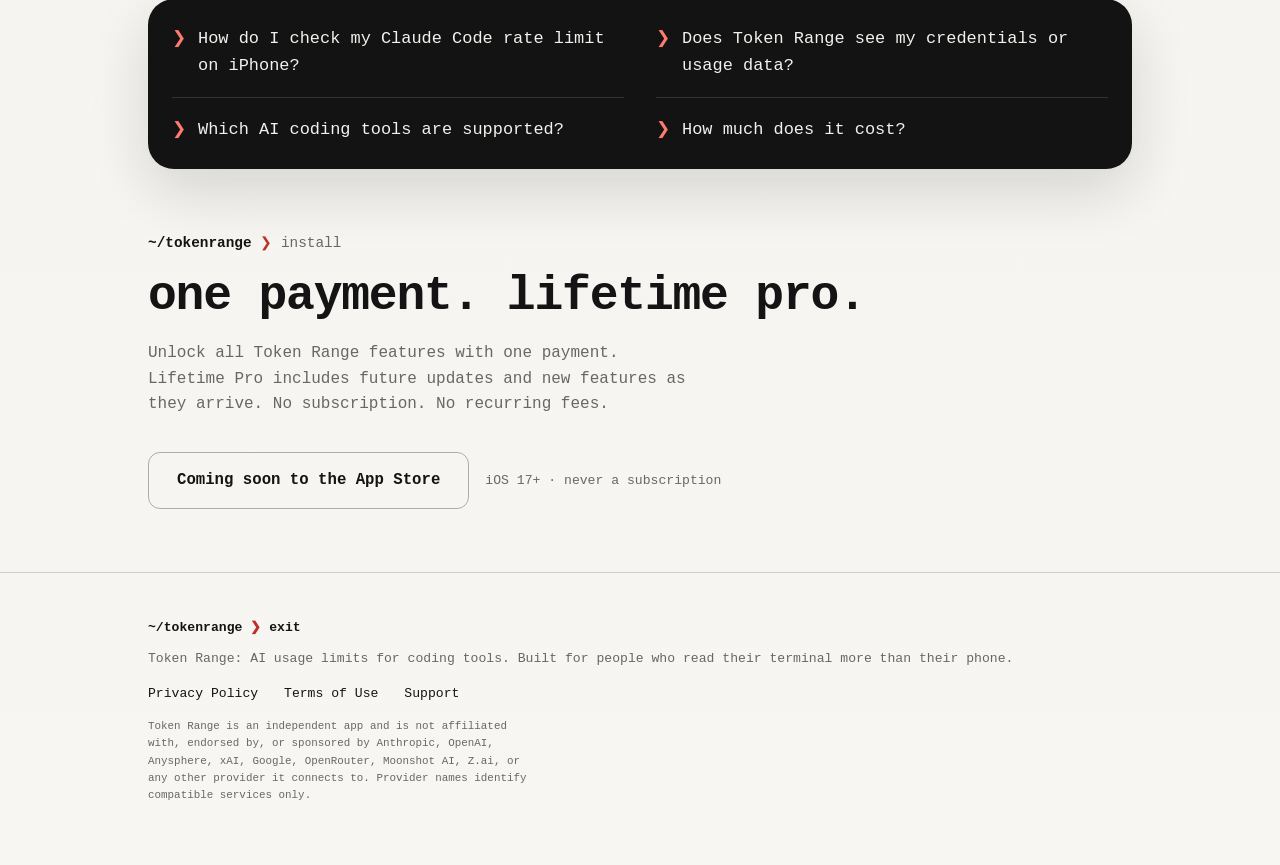
==== commit 4e817966: "site: refresh dashboard and theme screenshots for 9 providers and new hero row Captured fresh iPhone" ====
--- a/index.html
+++ b/index.html
@@ -437,8 +437,8 @@
     </div>
     <div class="hero-shot">
       <div class="phone">
-        <img src="assets/bento-shot-dashboard.png?v=20261003" width="1320" height="2868"
-             alt="Token Range dashboard with a black Claude tile and white Codex, Cursor, Grok, and Antigravity tiles, each with grid-cell meters, sample data"
+        <img src="assets/bento-shot-dashboard.png?v=20261005" width="1320" height="2868"
+             alt="Token Range dashboard with a 9-provider chip rail, a black Claude hero card with a 20-cell pace-ring meter, and white Codex, Cursor, Grok, and Antigravity tiles, each with grid-cell meters, sample data"
              fetchpriority="high">
       </div>
     </div>
@@ -485,7 +485,7 @@
         </div>
         <div class="shot">
           <div class="phone">
-            <img src="assets/bento-shot-themes.png?v=20261003" width="1320" height="2868"
+            <img src="assets/bento-shot-themes.png?v=20261005" width="1320" height="2868"
                  alt="Token Range theme sheet showing light, house, LLM, and terminal skins grouped with PRO locks, canvas in use">
           </div>
         </div>
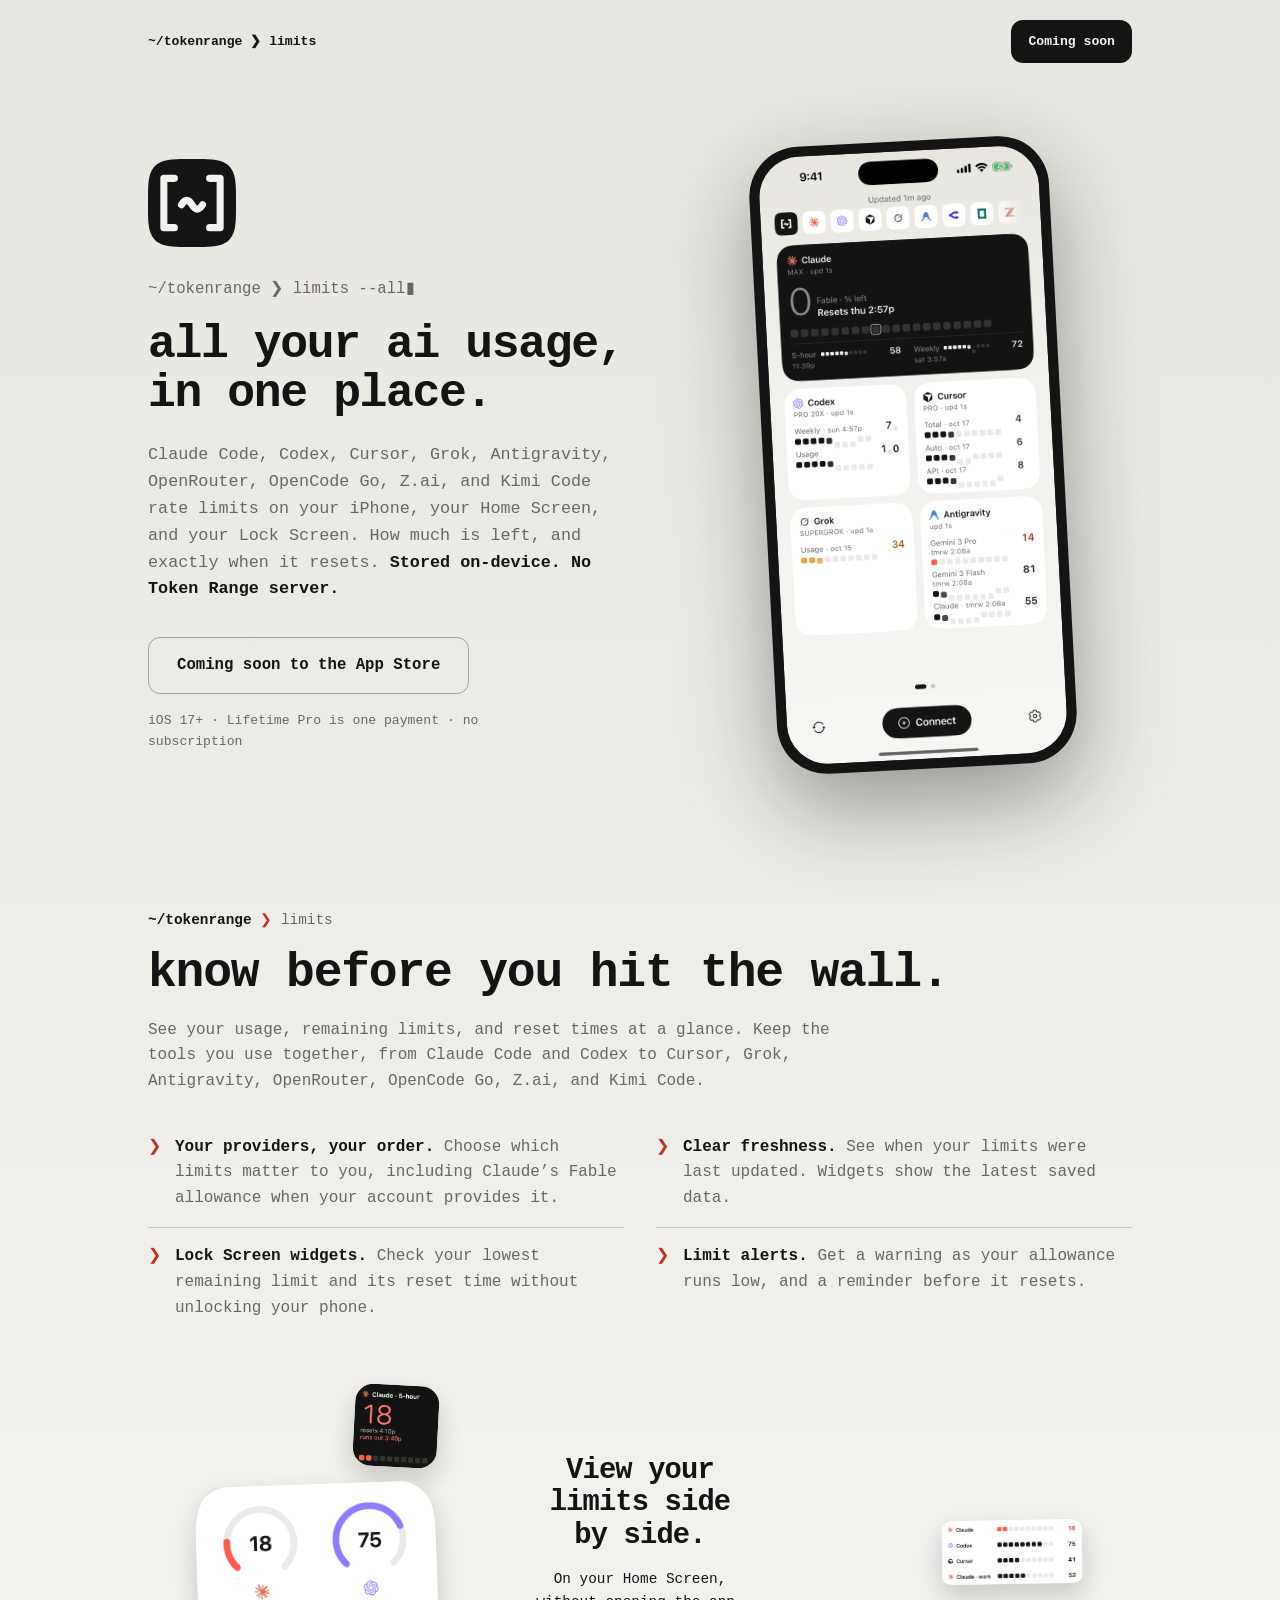
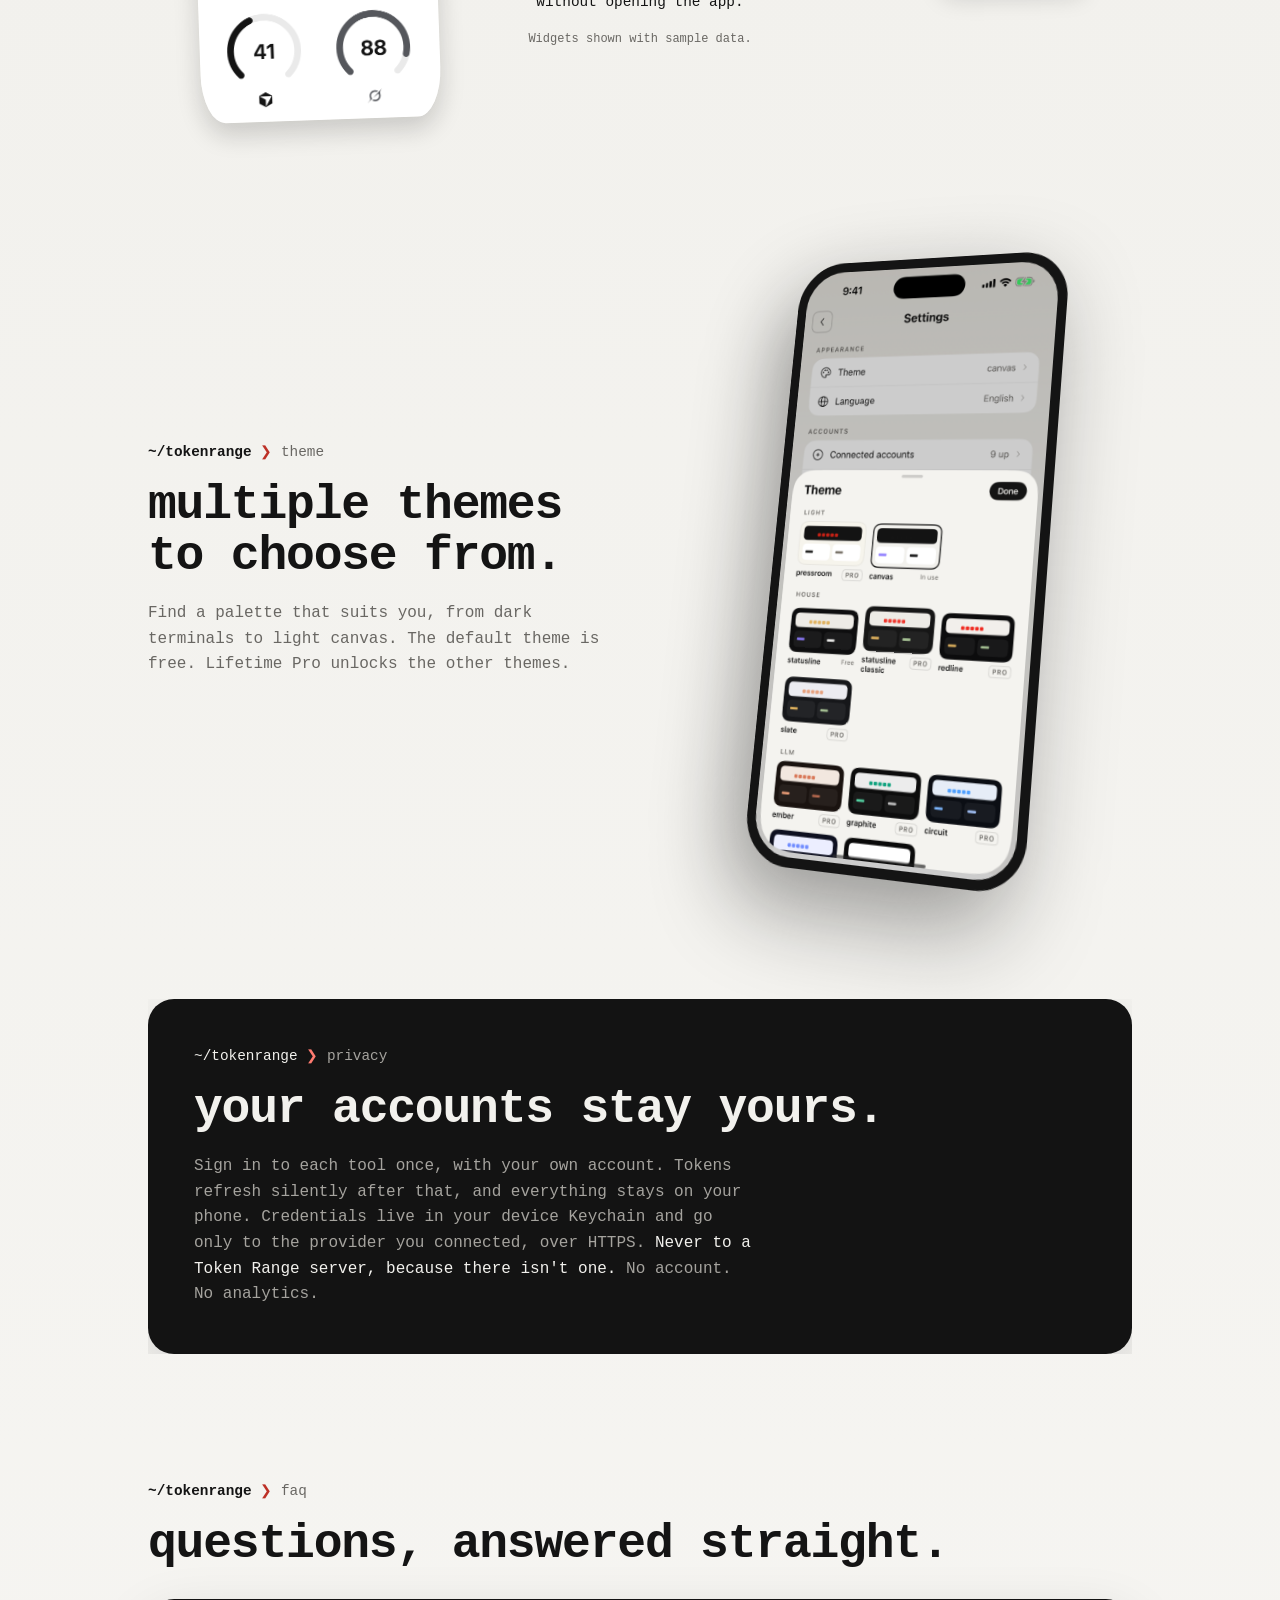
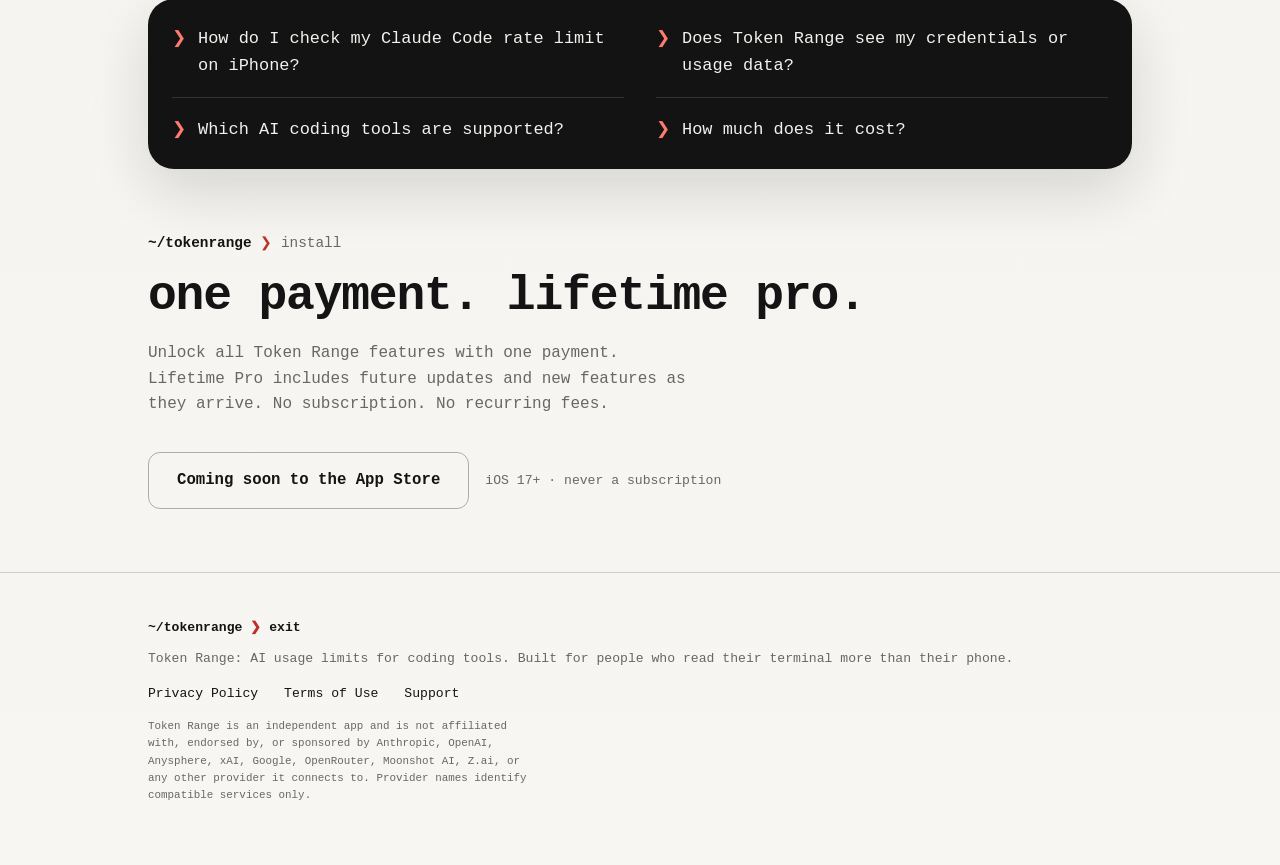
==== commit c3bc864a: "site: recapture dashboard/theme and refresh app icon after header+icon update Rebuilt against main a" ====
--- a/index.html
+++ b/index.html
@@ -437,7 +437,7 @@
     </div>
     <div class="hero-shot">
       <div class="phone">
-        <img src="assets/bento-shot-dashboard.png?v=20261005" width="1320" height="2868"
+        <img src="assets/bento-shot-dashboard.png?v=20261005b" width="1320" height="2868"
              alt="Token Range dashboard with a 9-provider chip rail, a black Claude hero card with a 20-cell pace-ring meter, and white Codex, Cursor, Grok, and Antigravity tiles, each with grid-cell meters, sample data"
              fetchpriority="high">
       </div>
@@ -485,7 +485,7 @@
         </div>
         <div class="shot">
           <div class="phone">
-            <img src="assets/bento-shot-themes.png?v=20261005" width="1320" height="2868"
+            <img src="assets/bento-shot-themes.png?v=20261005b" width="1320" height="2868"
                  alt="Token Range theme sheet showing light, house, LLM, and terminal skins grouped with PRO locks, canvas in use">
           </div>
         </div>
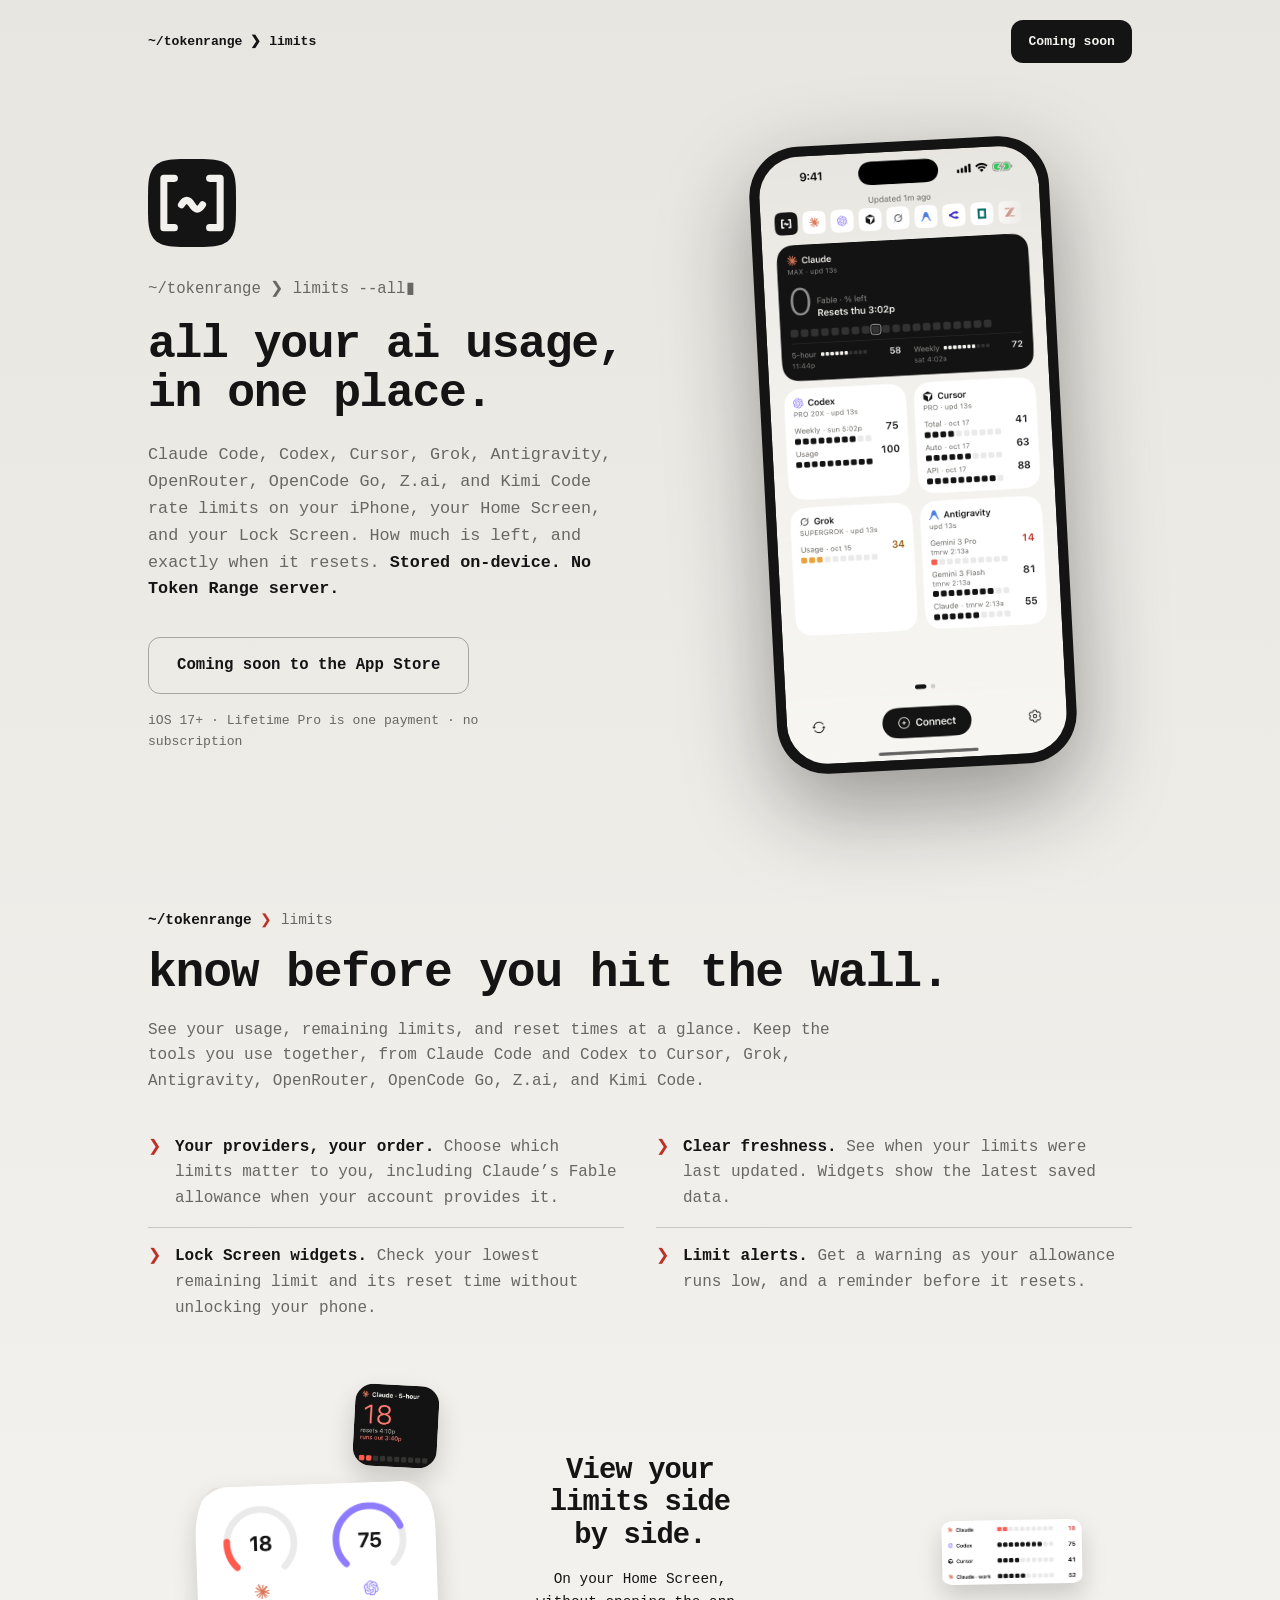
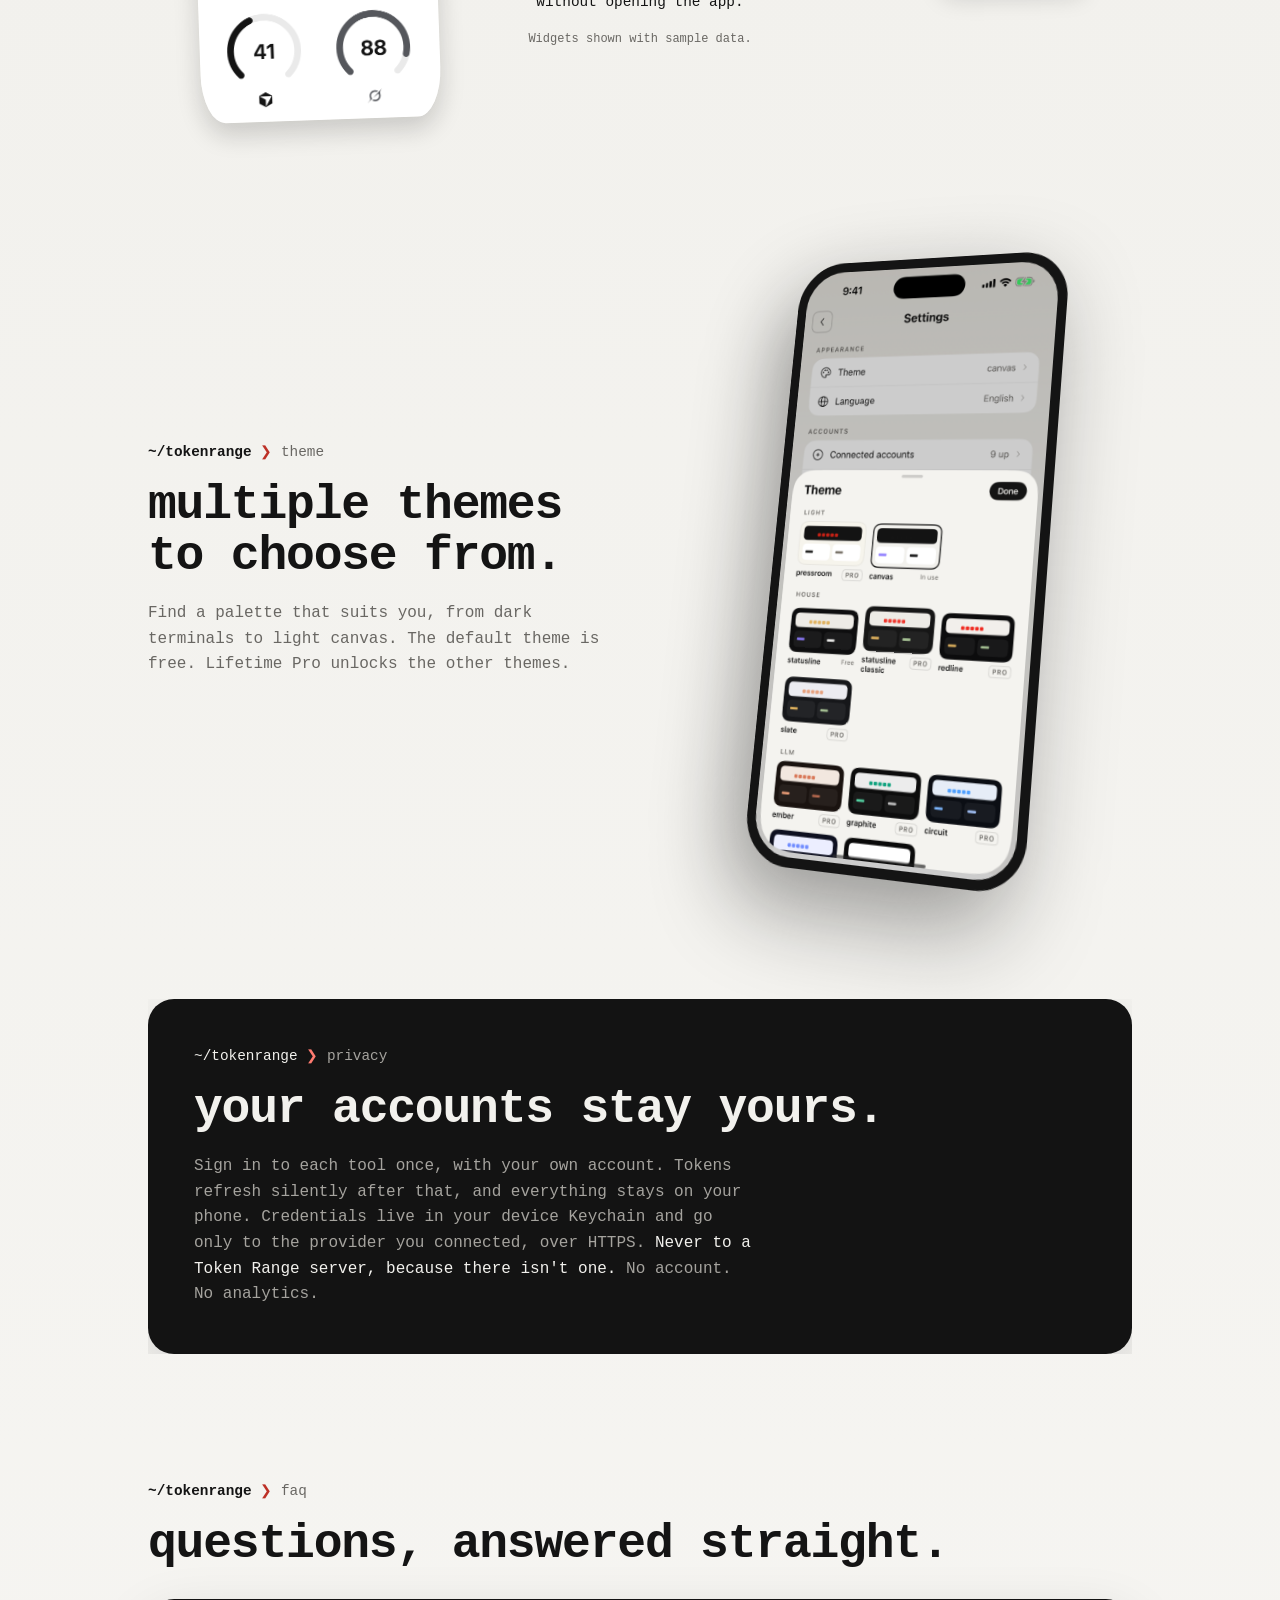
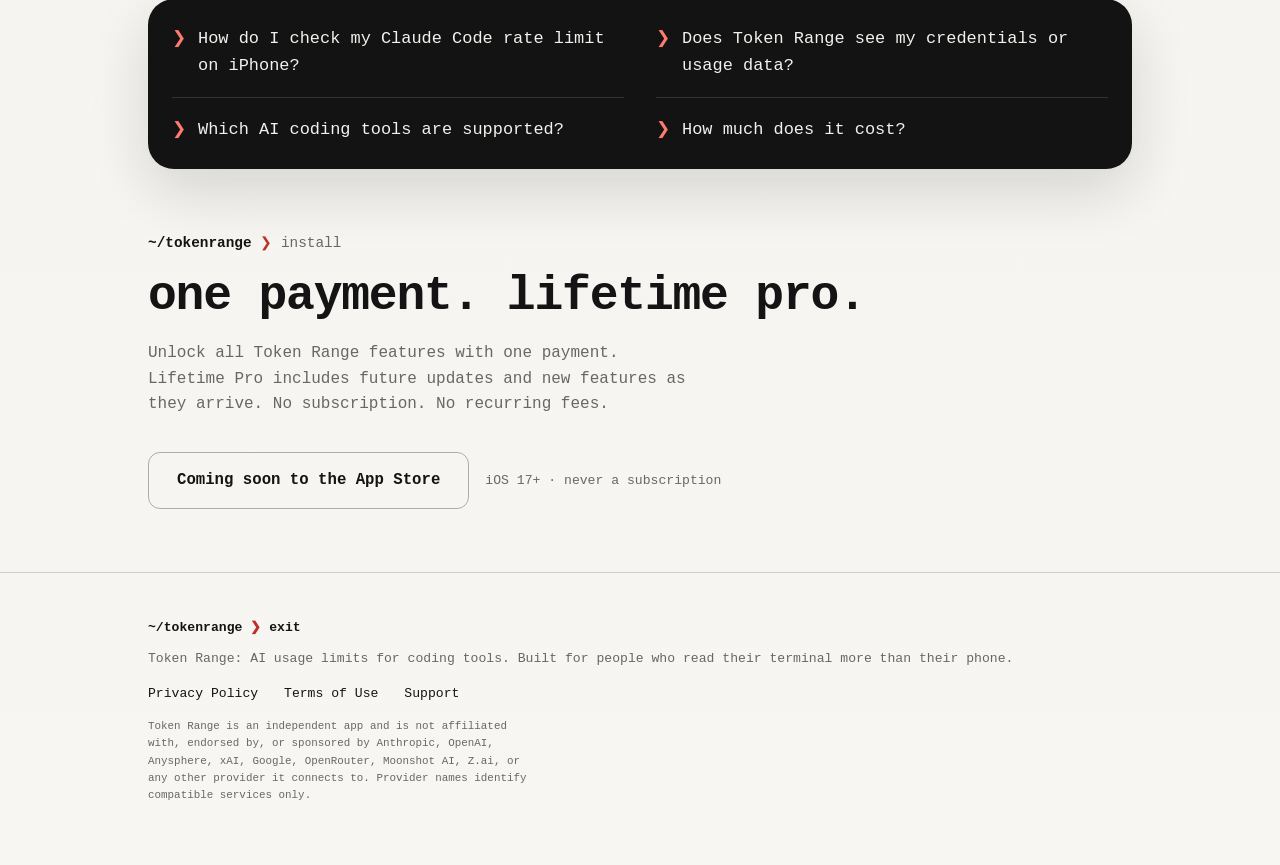
==== commit a7a8a2f9: "site: recapture the dashboard after the reveal settles The previous capture caught the number roll a" ====
--- a/index.html
+++ b/index.html
@@ -437,7 +437,7 @@
     </div>
     <div class="hero-shot">
       <div class="phone">
-        <img src="assets/bento-shot-dashboard.png?v=20261005b" width="1320" height="2868"
+        <img src="assets/bento-shot-dashboard.png?v=20261005c" width="1320" height="2868"
              alt="Token Range dashboard with a 9-provider chip rail, a black Claude hero card with a 20-cell pace-ring meter, and white Codex, Cursor, Grok, and Antigravity tiles, each with grid-cell meters, sample data"
              fetchpriority="high">
       </div>
@@ -485,7 +485,7 @@
         </div>
         <div class="shot">
           <div class="phone">
-            <img src="assets/bento-shot-themes.png?v=20261005b" width="1320" height="2868"
+            <img src="assets/bento-shot-themes.png?v=20261005c" width="1320" height="2868"
                  alt="Token Range theme sheet showing light, house, LLM, and terminal skins grouped with PRO locks, canvas in use">
           </div>
         </div>
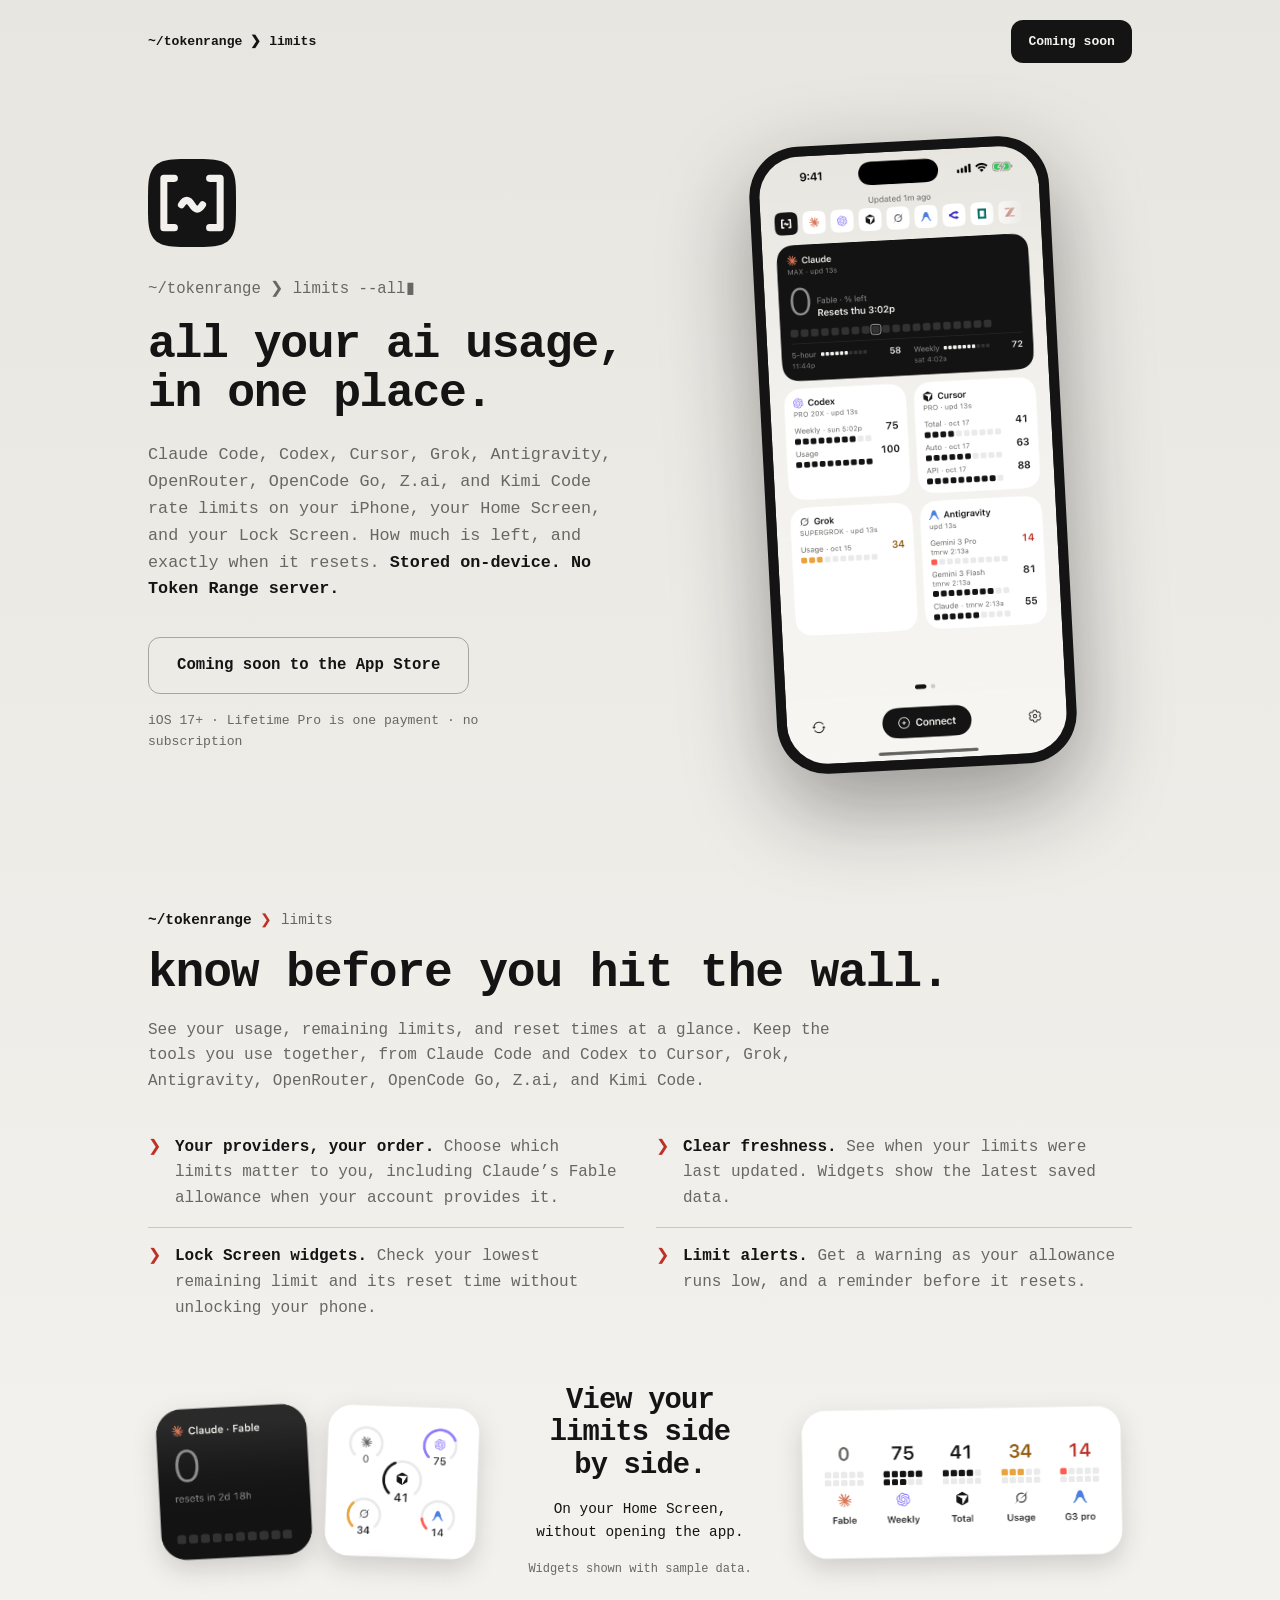
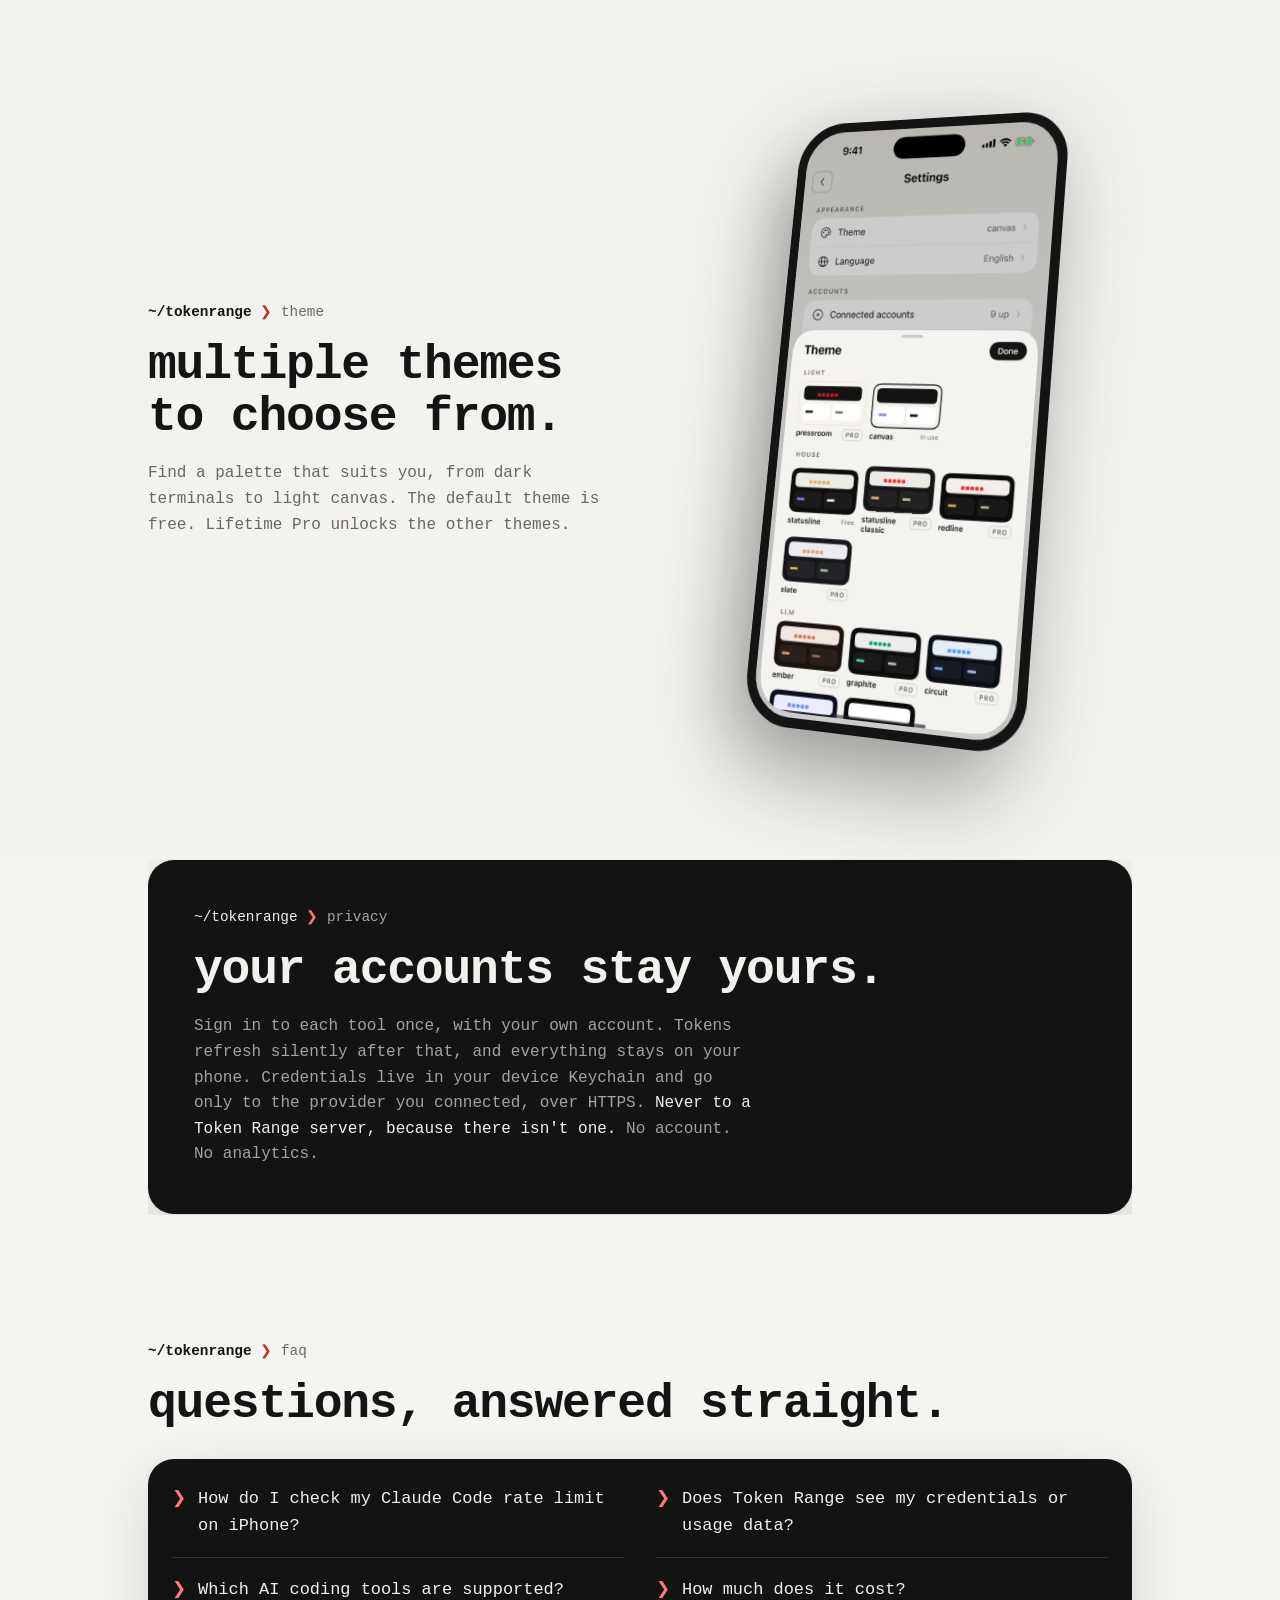
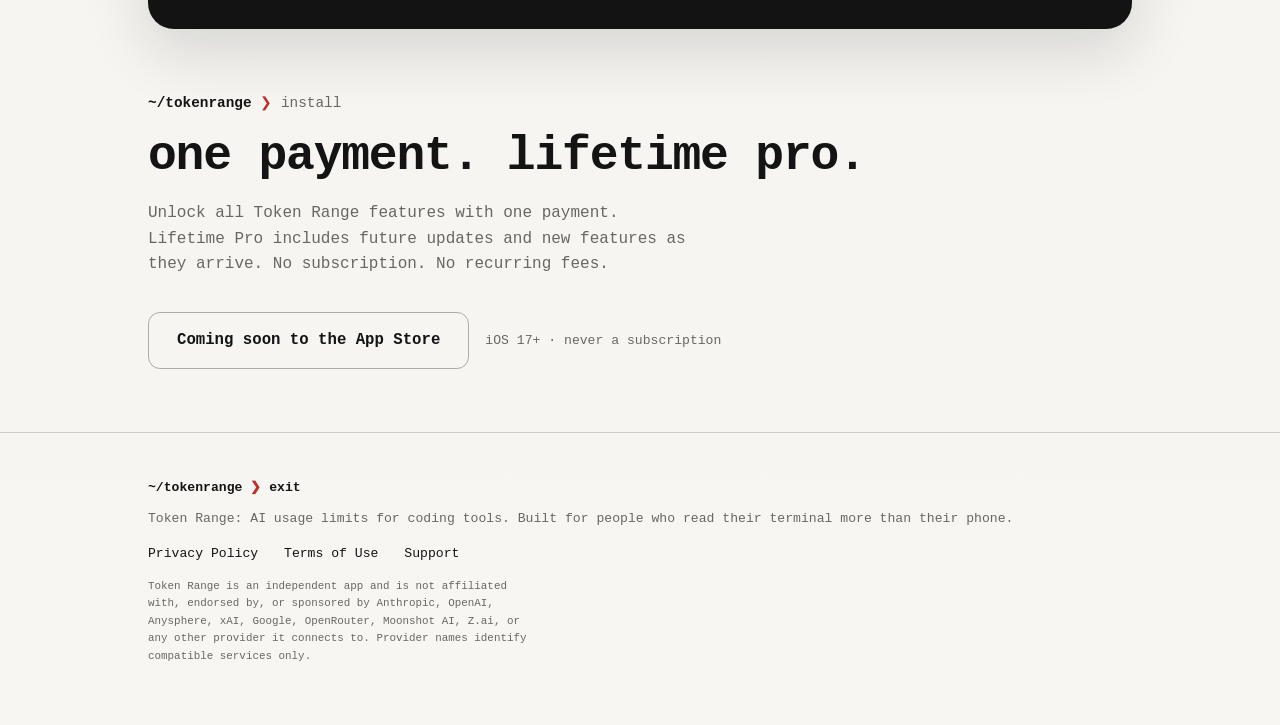
==== commit 052ec873: "site: show the real Home Screen widgets The widget section used three crops of the Bento B design bo" ====
--- a/index.html
+++ b/index.html
@@ -274,29 +274,22 @@
   .widget-proof figcaption { grid-column: 2; grid-row: 1; color: var(--ink-on-amber); text-align: center; font-size: var(--t-md); }
   .widget-proof figcaption h3 { font-size: clamp(1.4rem,2.4vw,1.8rem); line-height: 1.12; letter-spacing: -.03em; margin-bottom: 16px; text-wrap: balance; }
   .widget-proof figcaption small { display: block; margin-top: 16px; color: #696763; font-size: var(--t-xs); }
-  .widget-family { display: grid; grid-template-columns: .6fr 1fr; gap: 16px; align-items: center; width: 100%; max-width: 240px; justify-self: center; grid-row: 1; }
+  .widget-family { display: grid; grid-template-columns: repeat(2, minmax(0, 1fr)); gap: 16px; align-items: center; width: 100%; max-width: 320px; justify-self: center; grid-row: 1; }
   .widget-family:first-of-type { grid-column: 1; }
-  .widget-family:last-of-type { grid-column: 3; }
+  .widget-family:last-of-type { grid-column: 3; grid-template-columns: minmax(0, 1fr); }
   .widget-piece { margin: 0; }
-  .widget-piece svg { display: block; width: 100%; height: auto; box-shadow: 0 12px 24px rgba(20,20,20,.18); background: var(--bg); overflow: hidden; }
-  .widget-piece.small { grid-column: 1; grid-row: 1; transform: rotate(-3deg); }
-  .widget-piece.small svg, .widget-piece.small img { border-radius: 22%; }
-  .widget-piece.medium { grid-column: 1 / -1; grid-row: 2; transform: rotate(2deg); }
-  .widget-piece.medium svg, .widget-piece.medium img { border-radius: 10% / 21%; }
-  .widget-piece.large { grid-column: 2; grid-row: 1; transform: rotate(-1deg); }
-  .widget-piece.large svg, .widget-piece.large img { border-radius: 10%; }
-  .widget-piece img { display: block; width: 100%; height: auto; box-shadow: 0 12px 24px rgba(20,20,20,.18); }
-  .widget-family:first-of-type { grid-template-columns: 1fr .6fr; }
-  .widget-family:first-of-type .small { grid-column: 2; transform: rotate(3deg); }
-  .widget-family:first-of-type .large { grid-column: 1; transform: rotate(1deg); }
-  .widget-family:first-of-type .medium { transform: rotate(-2deg); }
+  /* Real widget captures with transparent rounded corners: the shadow
+     follows the image's own shape instead of a CSS box. */
+  .widget-piece img { display: block; width: 100%; height: auto; filter: drop-shadow(0 10px 12px rgba(20,20,20,.16)); }
+  .widget-piece.small:first-child { transform: rotate(-3deg); }
+  .widget-piece.small:last-child { transform: rotate(2deg); }
+  .widget-piece.wide { transform: rotate(-1deg); }
   @media (max-width: 640px) {
     .limits-section ul.features { grid-template-columns: 1fr; }
     .limits-section ul.features li:nth-child(2) { border-top: 1px solid rgba(20,20,20,.18); }
-    .widget-proof { grid-template-columns: 1fr 1fr; gap: 24px; margin-top: 32px; }
-    .widget-proof figcaption { grid-column: 1 / -1; grid-row: 1; max-width: 32ch; justify-self: center; }
-    .widget-family { grid-row: 2; gap: 12px; }
-    .widget-family:last-of-type { grid-column: 2; }
+    .widget-proof { grid-template-columns: minmax(0, 1fr); gap: 24px; margin-top: 32px; }
+    .widget-proof figcaption { grid-column: 1; grid-row: 1; max-width: 32ch; justify-self: center; }
+    .widget-family, .widget-family:first-of-type, .widget-family:last-of-type { grid-column: 1; grid-row: auto; gap: 12px; max-width: 340px; }
   }
 
   ul.features { list-style: none; margin-top: 30px; max-width: 60ch; }
@@ -465,11 +458,11 @@
           <small>Widgets shown with sample data.</small>
         </figcaption>
           <div class="widget-family">
-            <div class="widget-piece small"><img src="assets/bento-widget-small.png?v=20260929-bento" width="489" height="479" alt="Single Limit widget showing Claude's 5-hour window with sample data"></div>
-            <div class="widget-piece medium"><img src="assets/bento-widget-medium.png?v=20260929-bento" width="488" height="479" alt="Medium Arches widget showing four providers as ring gauges with sample data"></div>
+            <div class="widget-piece small"><img src="assets/widget-single.png?v=20261005" width="528" height="529" alt="Small Single Limit widget showing Claude's Fable allowance and its reset time, with sample data"></div>
+            <div class="widget-piece small"><img src="assets/widget-arches.png?v=20261005" width="528" height="528" alt="Small Arches widget showing five providers as ring gauges, with sample data"></div>
           </div>
           <div class="widget-family">
-            <div class="widget-piece large"><img src="assets/bento-widget-large.png?v=20260929-bento" width="1059" height="484" alt="Large Cells widget showing four providers as a grid-cell list with sample data"></div>
+            <div class="widget-piece wide"><img src="assets/widget-bars.png?v=20261005" width="1132" height="528" alt="Medium Bars widget showing five providers as cell meters, with sample data"></div>
           </div>
       </figure>
 
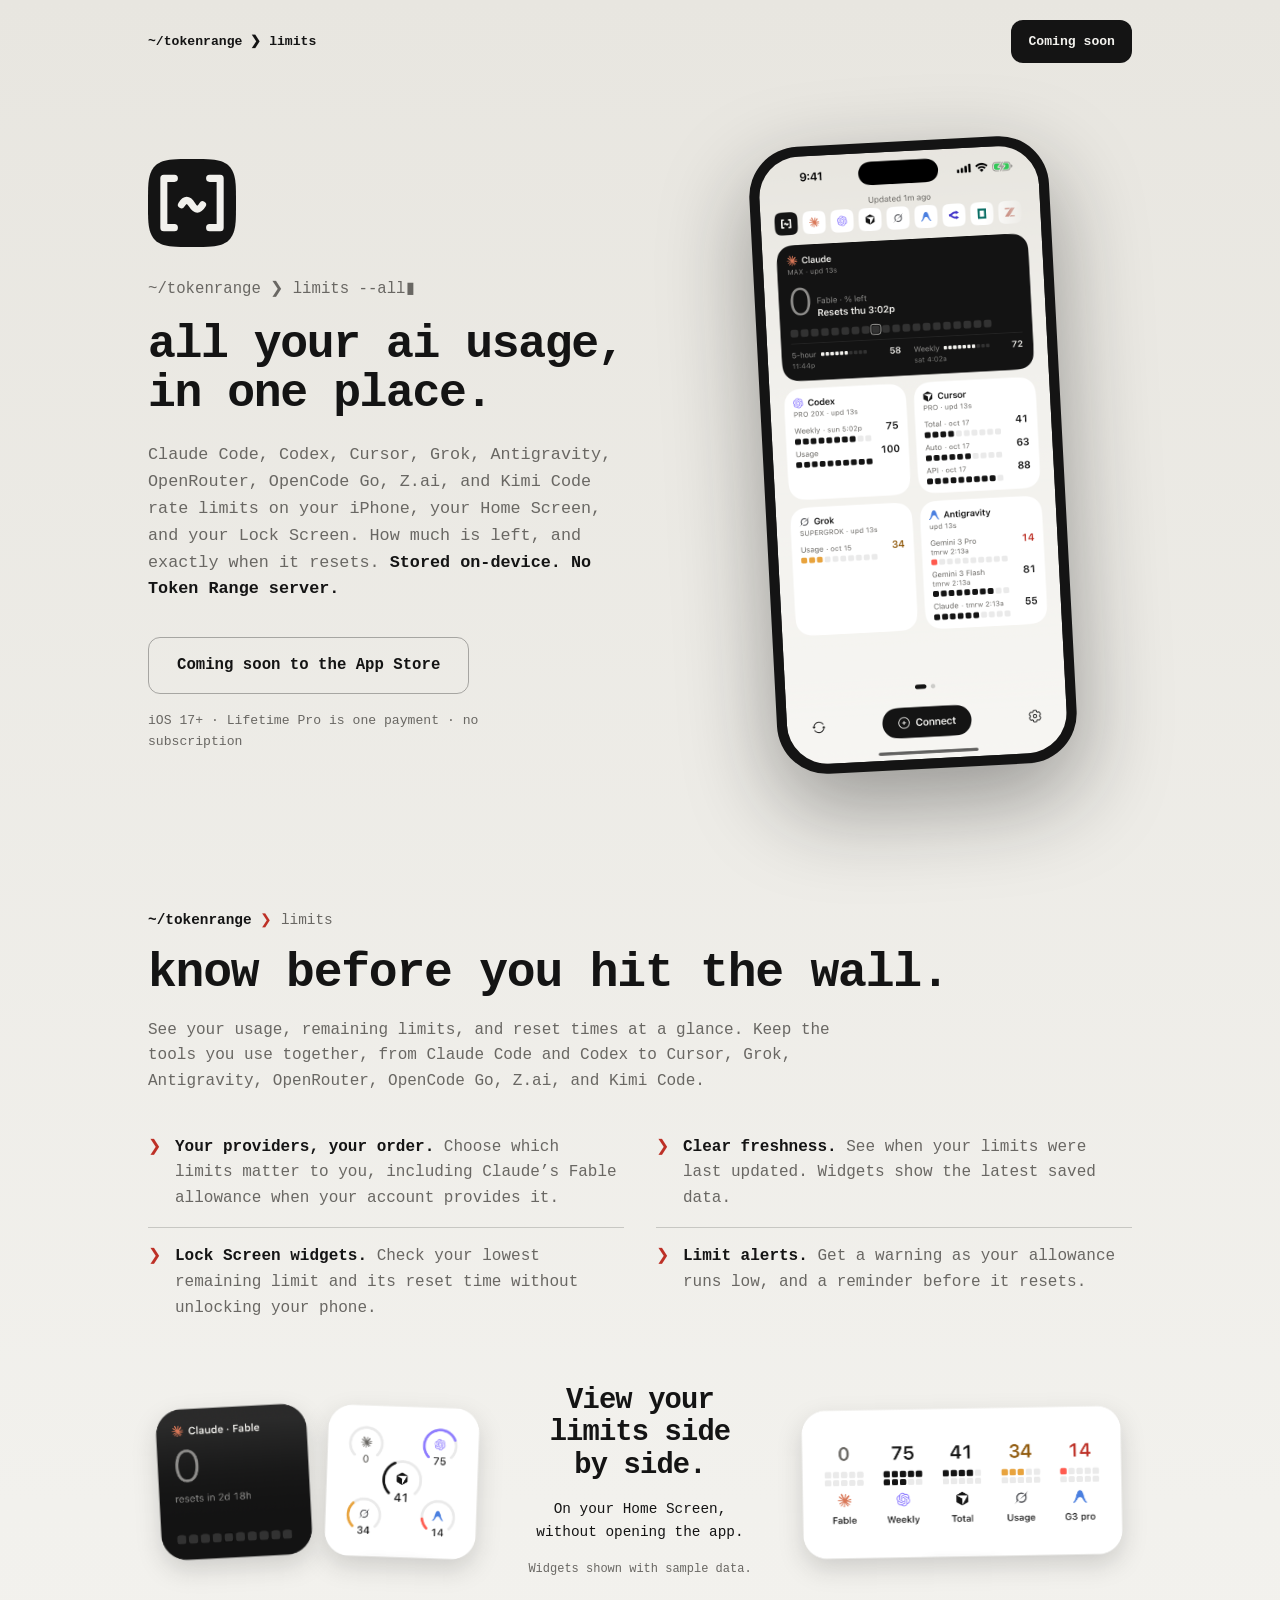
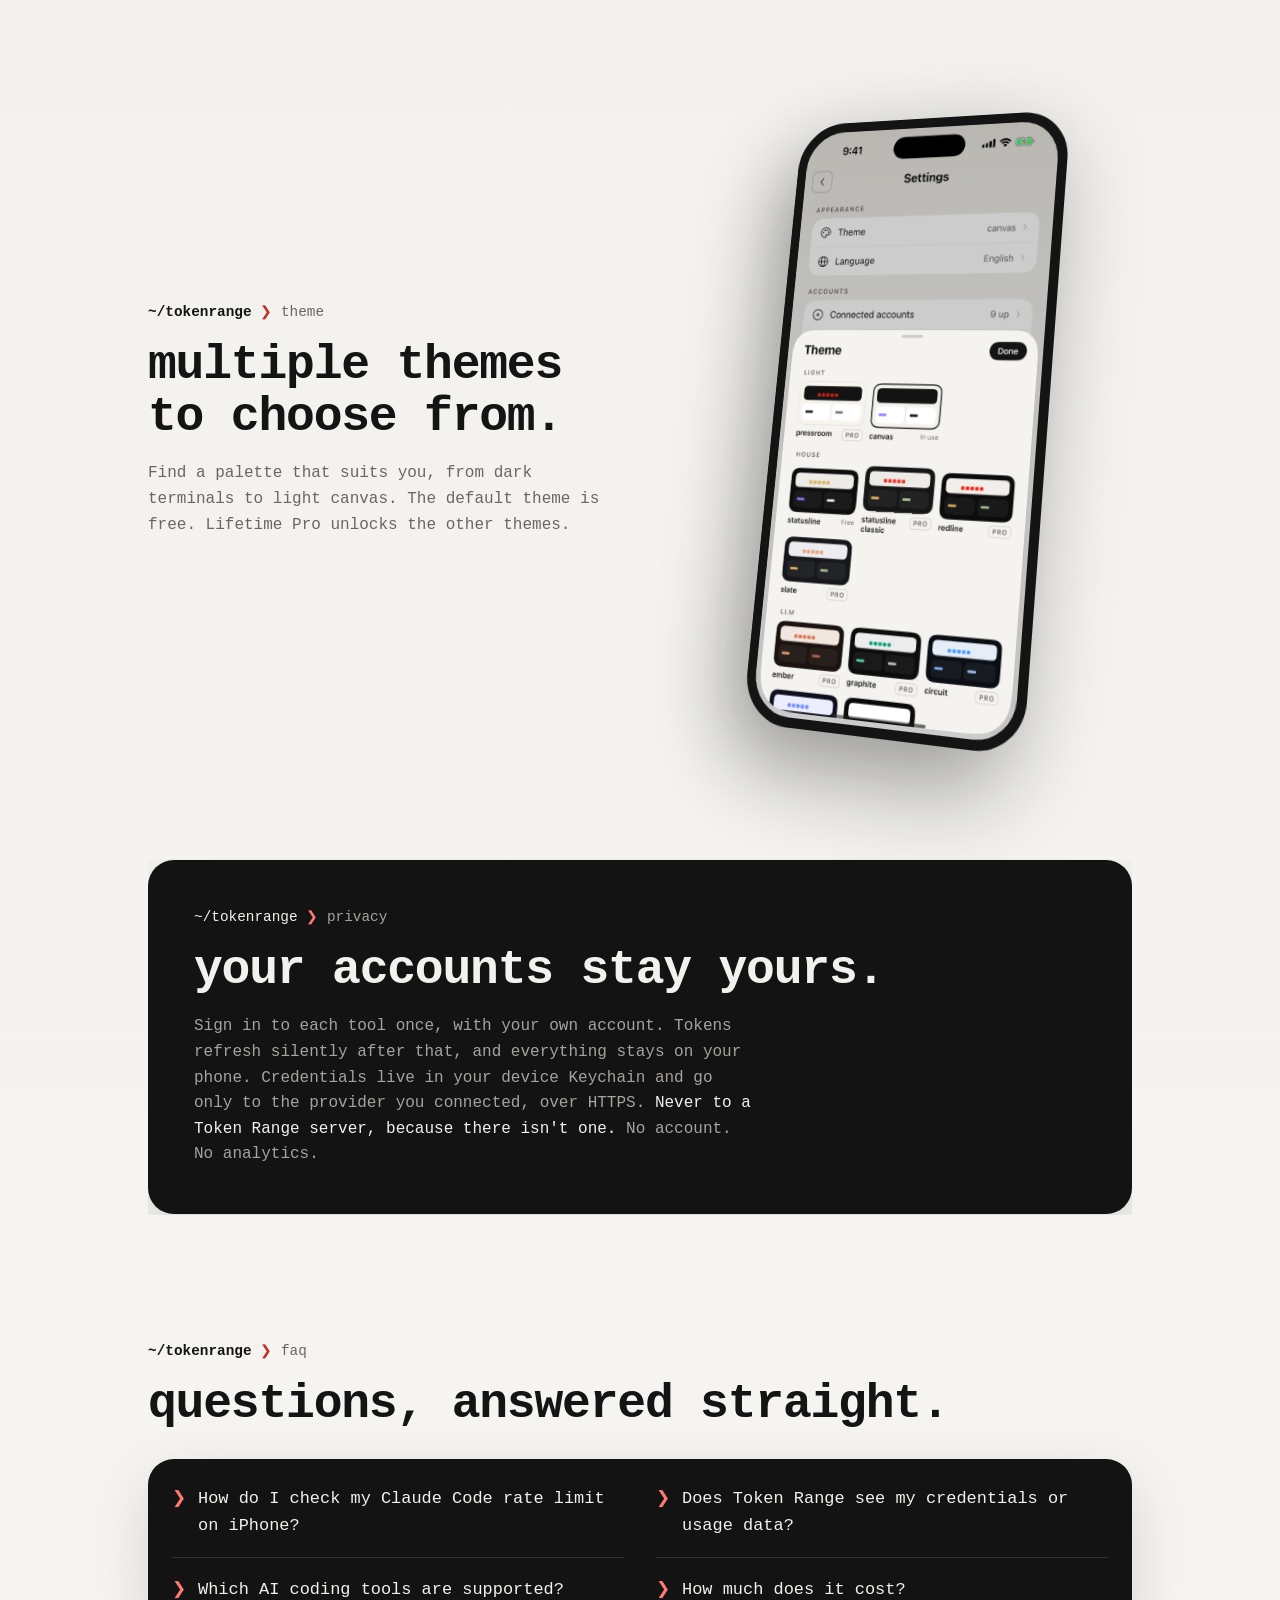
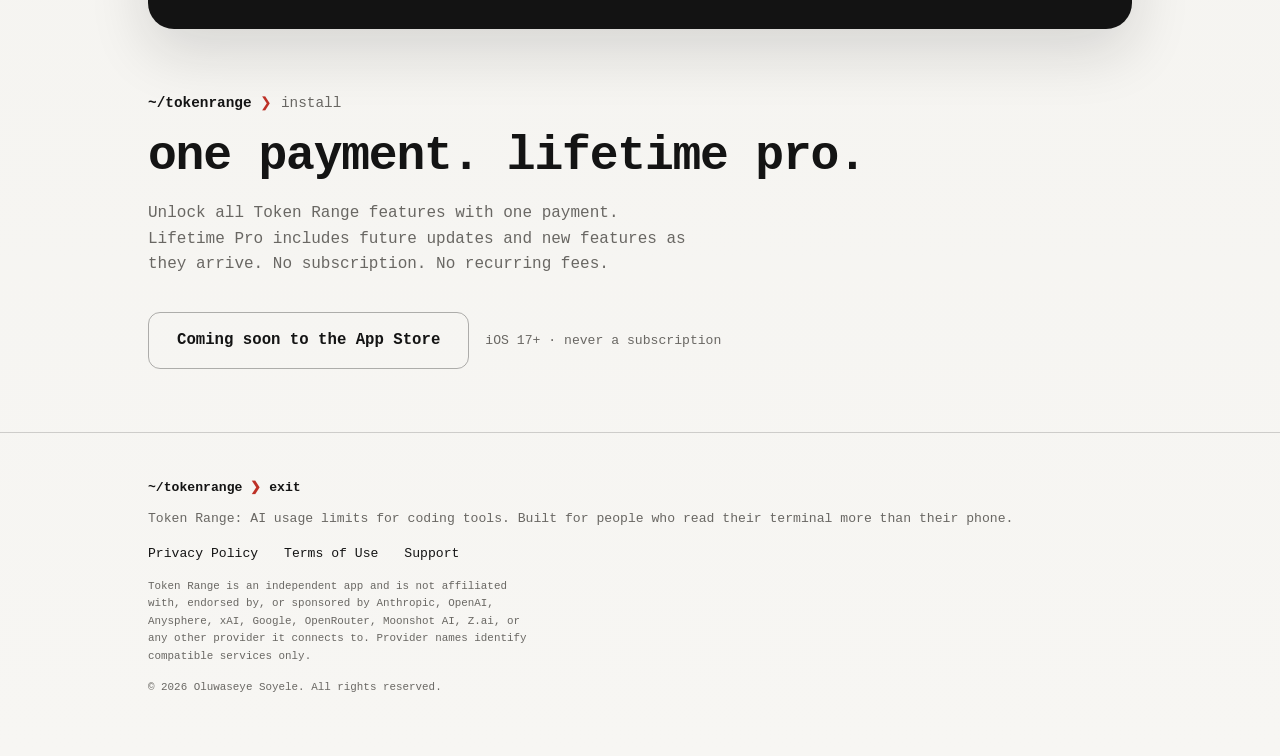
==== commit cd947a7b: "legal: dates, lifetime definition, Apple crash-report note, security contact, copyright - Privacy: l" ====
--- a/index.html
+++ b/index.html
@@ -550,6 +550,7 @@
     read their terminal more than their phone.</p>
     <p class="legal"><a href="/privacy/">Privacy Policy</a> <a href="/terms/">Terms of Use</a> <a href="/support/">Support</a></p>
     <p class="compliance">Token Range is an independent app and is not affiliated with, endorsed by, or sponsored by Anthropic, OpenAI, Anysphere, xAI, Google, OpenRouter, Moonshot AI, Z.ai, or any other provider it connects to. Provider names identify compatible services only.</p>
+    <p class="compliance">&copy; 2026 Oluwaseye Soyele. All rights reserved.</p>
   </div>
 </footer>
 
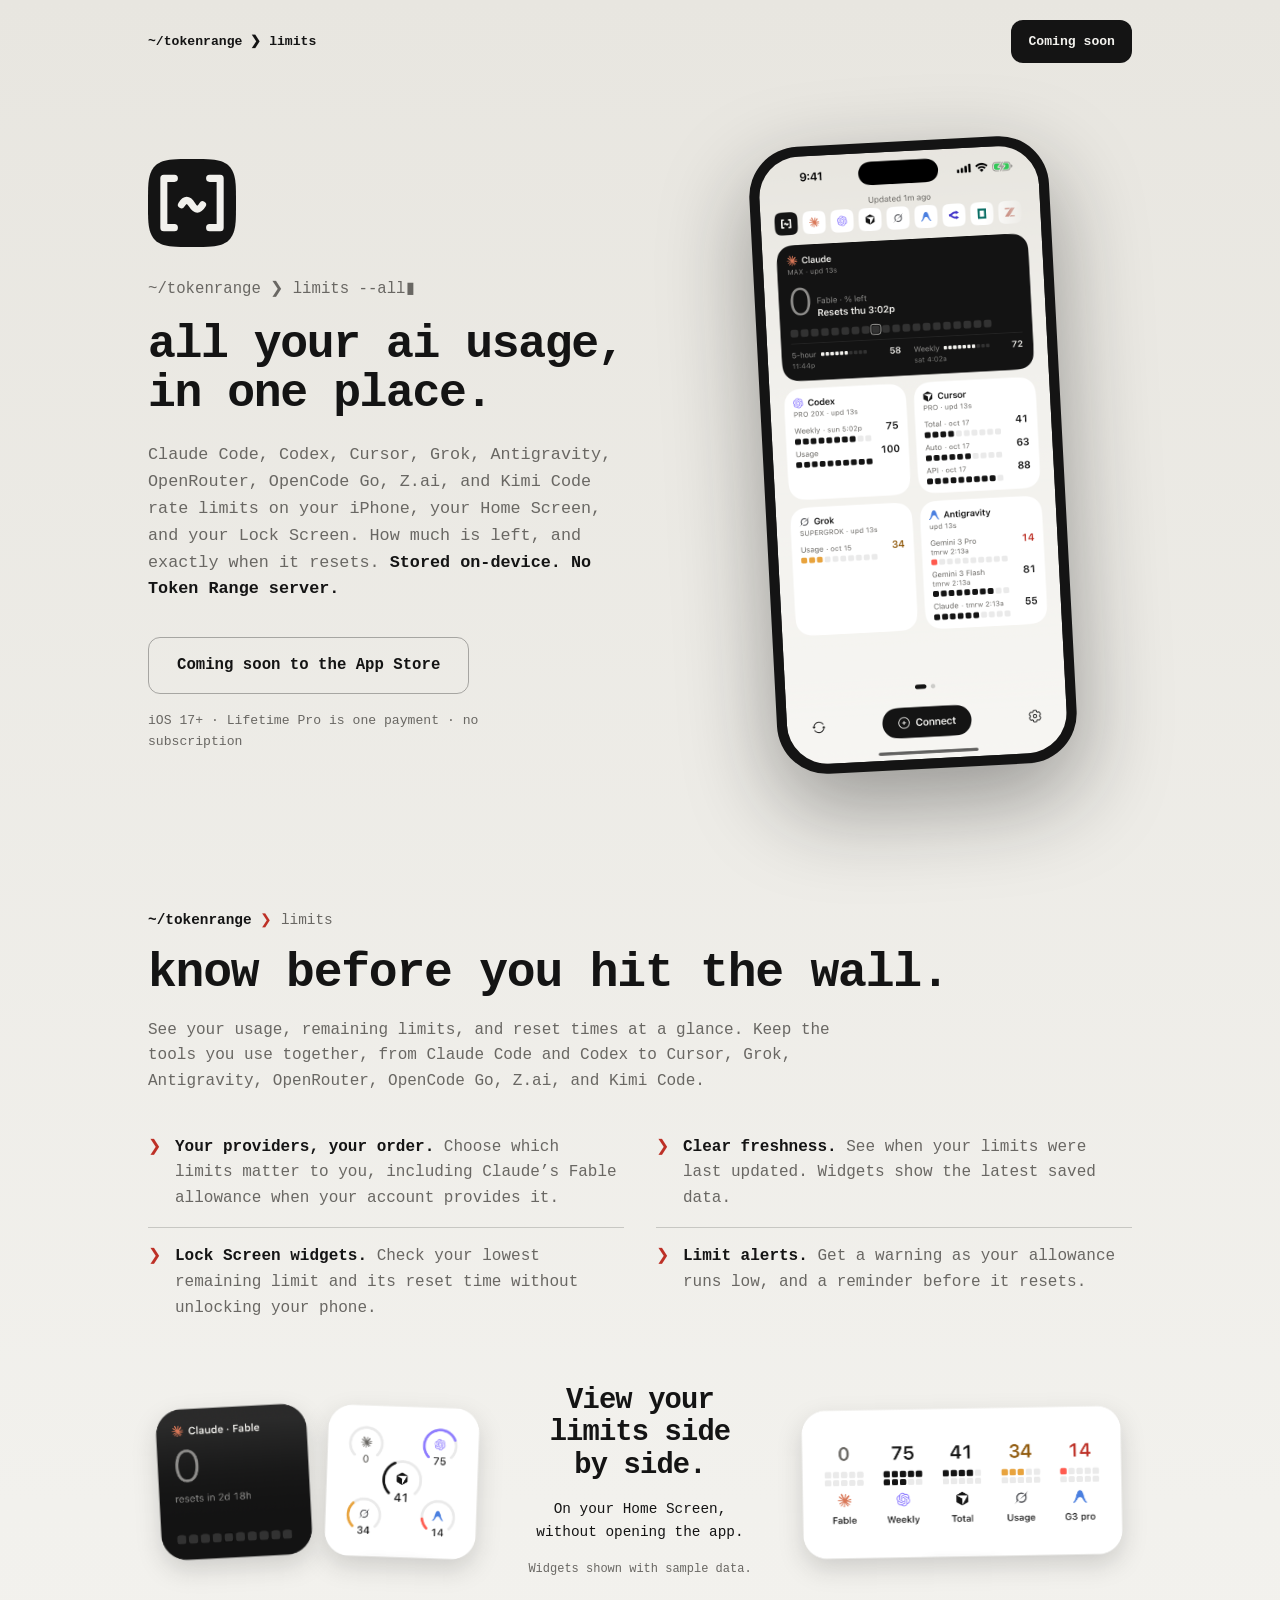
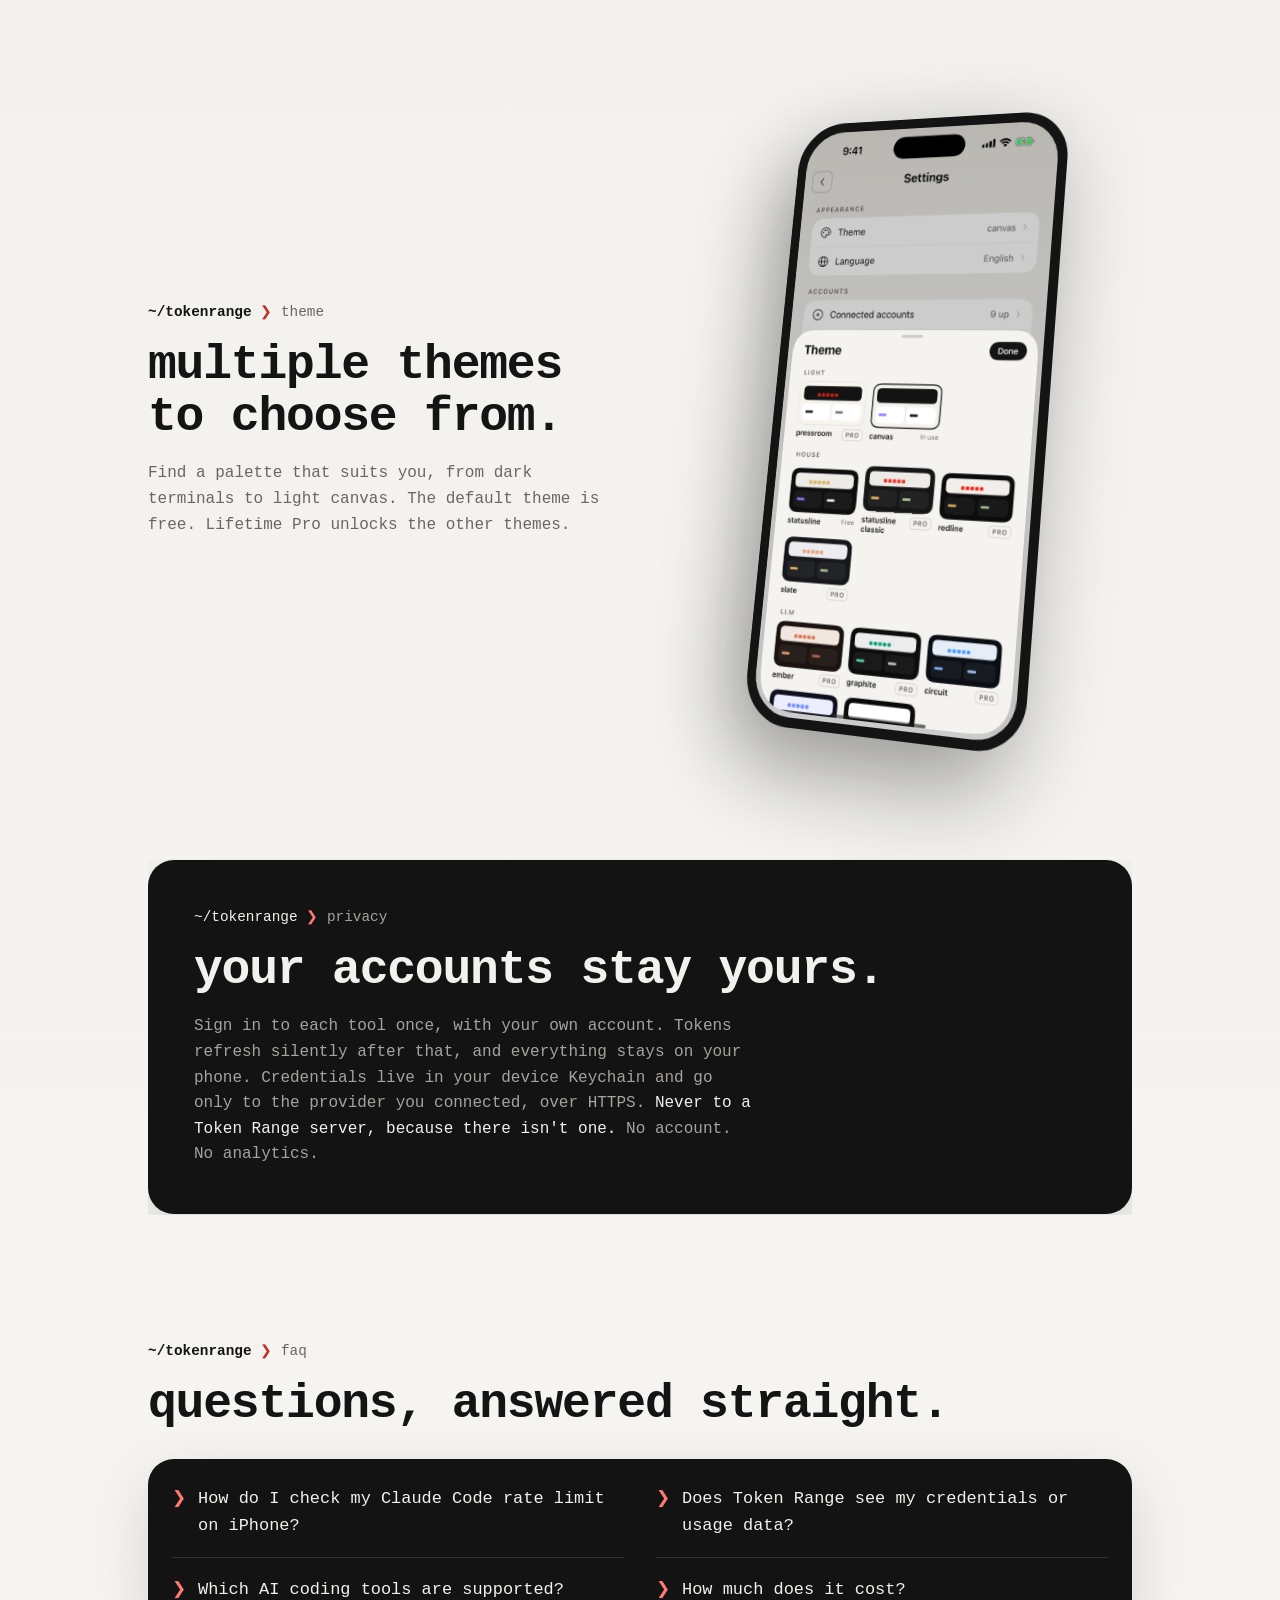
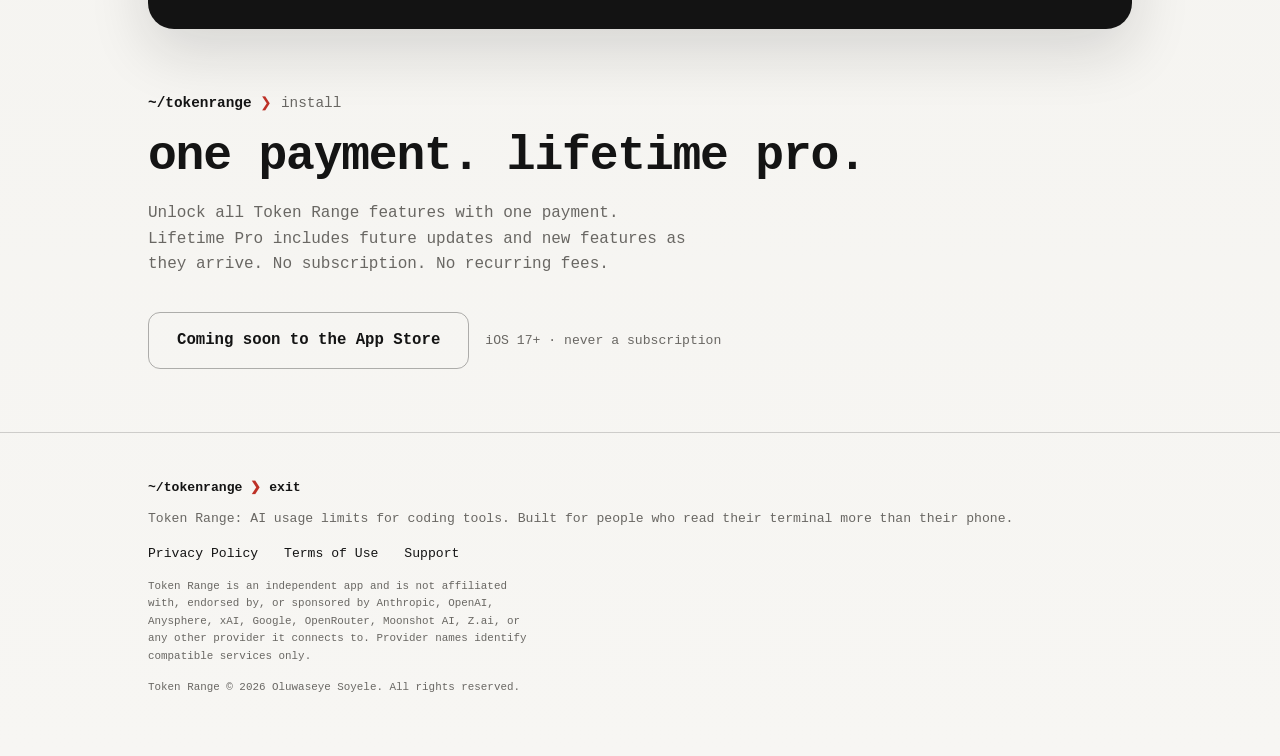
==== commit 94d22d23: "legal: copyright line reads Token Range (c) 2026 Oluwaseye Soyele WULF's choice: product name first," ====
--- a/index.html
+++ b/index.html
@@ -550,7 +550,7 @@
     read their terminal more than their phone.</p>
     <p class="legal"><a href="/privacy/">Privacy Policy</a> <a href="/terms/">Terms of Use</a> <a href="/support/">Support</a></p>
     <p class="compliance">Token Range is an independent app and is not affiliated with, endorsed by, or sponsored by Anthropic, OpenAI, Anysphere, xAI, Google, OpenRouter, Moonshot AI, Z.ai, or any other provider it connects to. Provider names identify compatible services only.</p>
-    <p class="compliance">&copy; 2026 Oluwaseye Soyele. All rights reserved.</p>
+    <p class="compliance">Token Range &copy; 2026 Oluwaseye Soyele. All rights reserved.</p>
   </div>
 </footer>
 
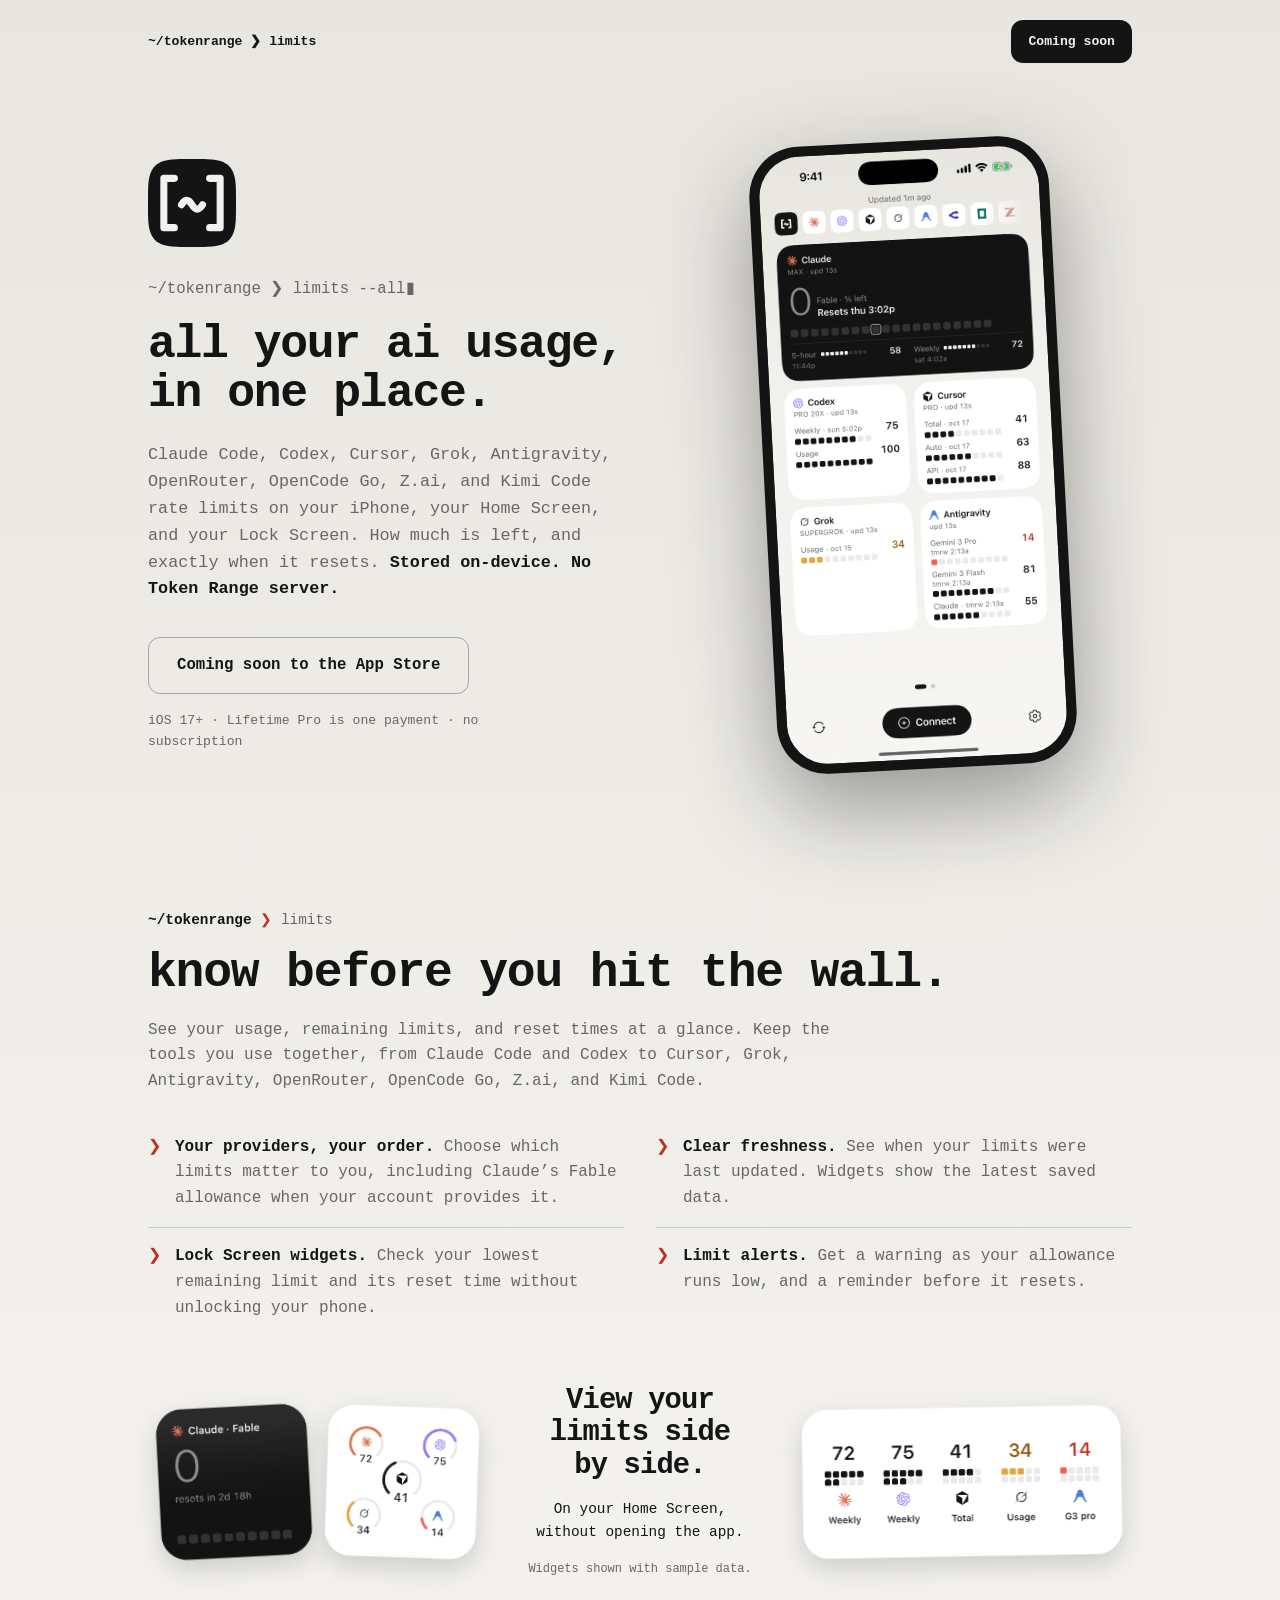
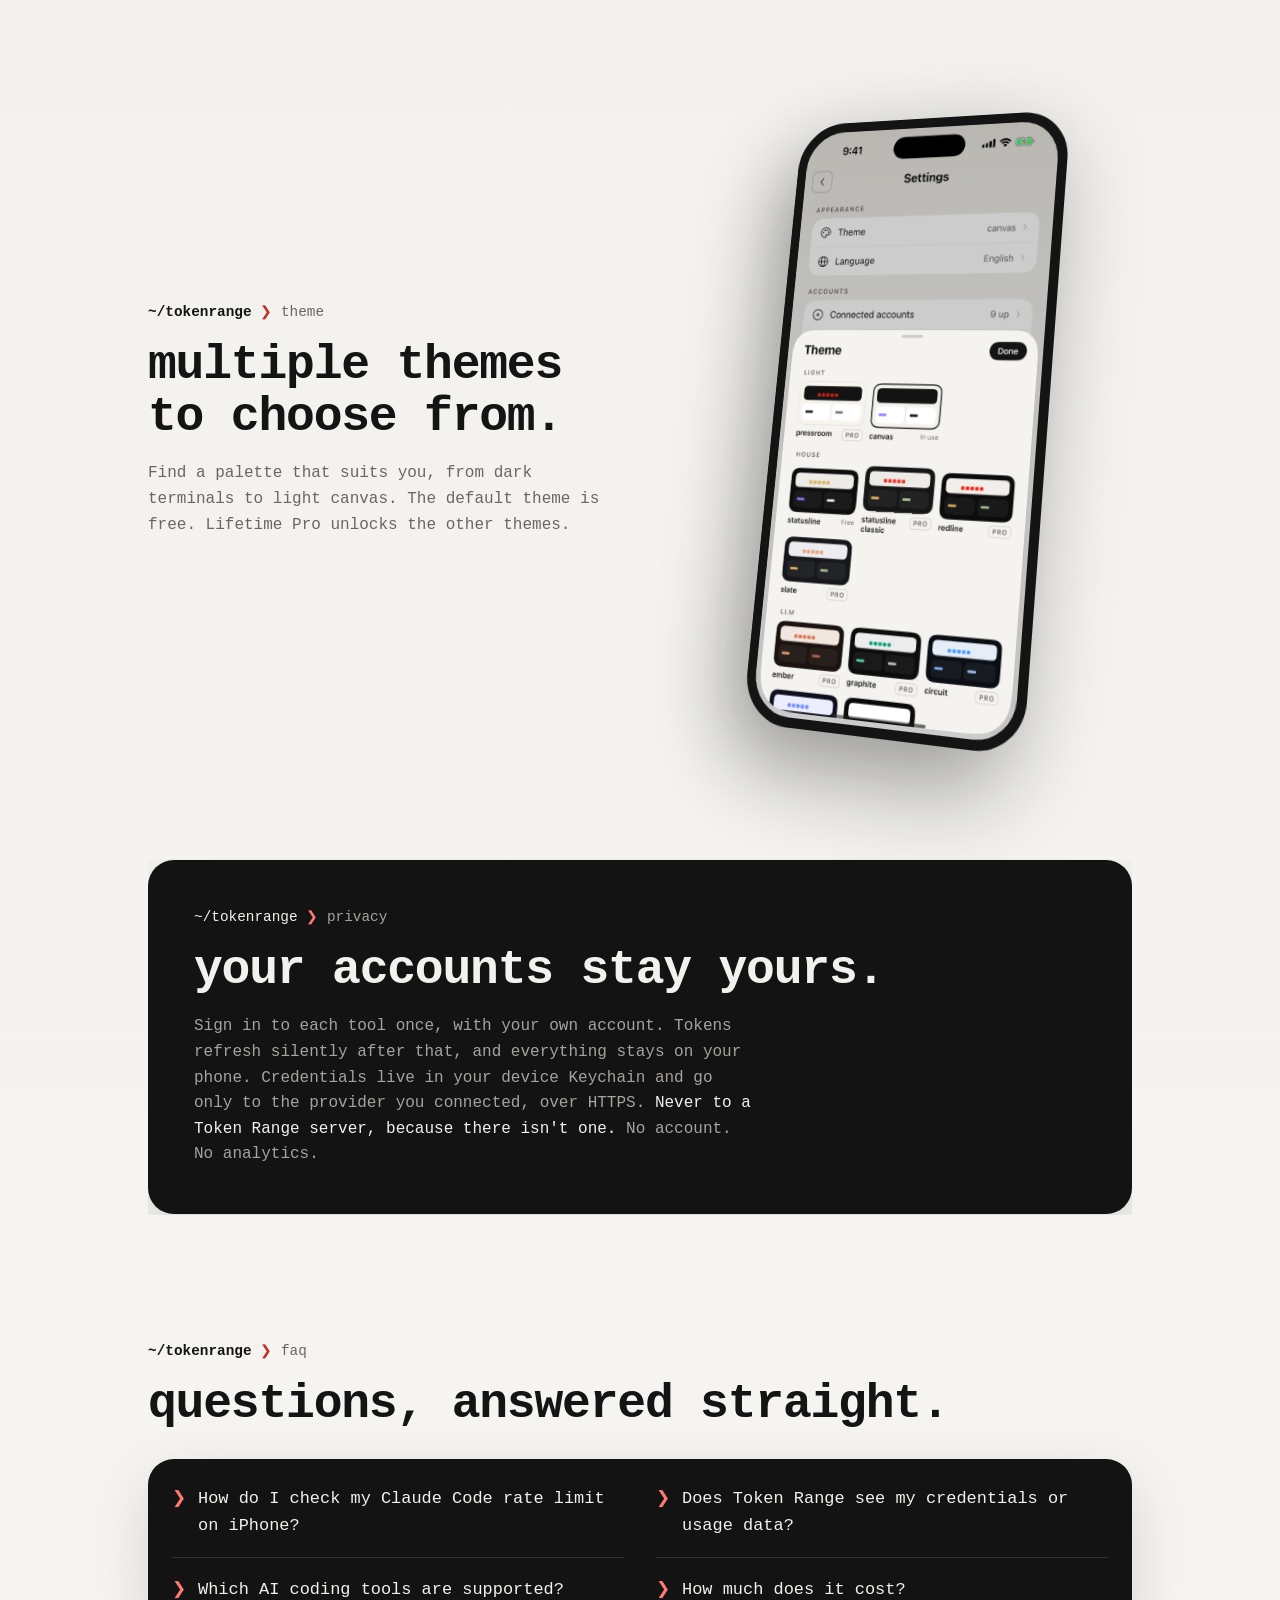
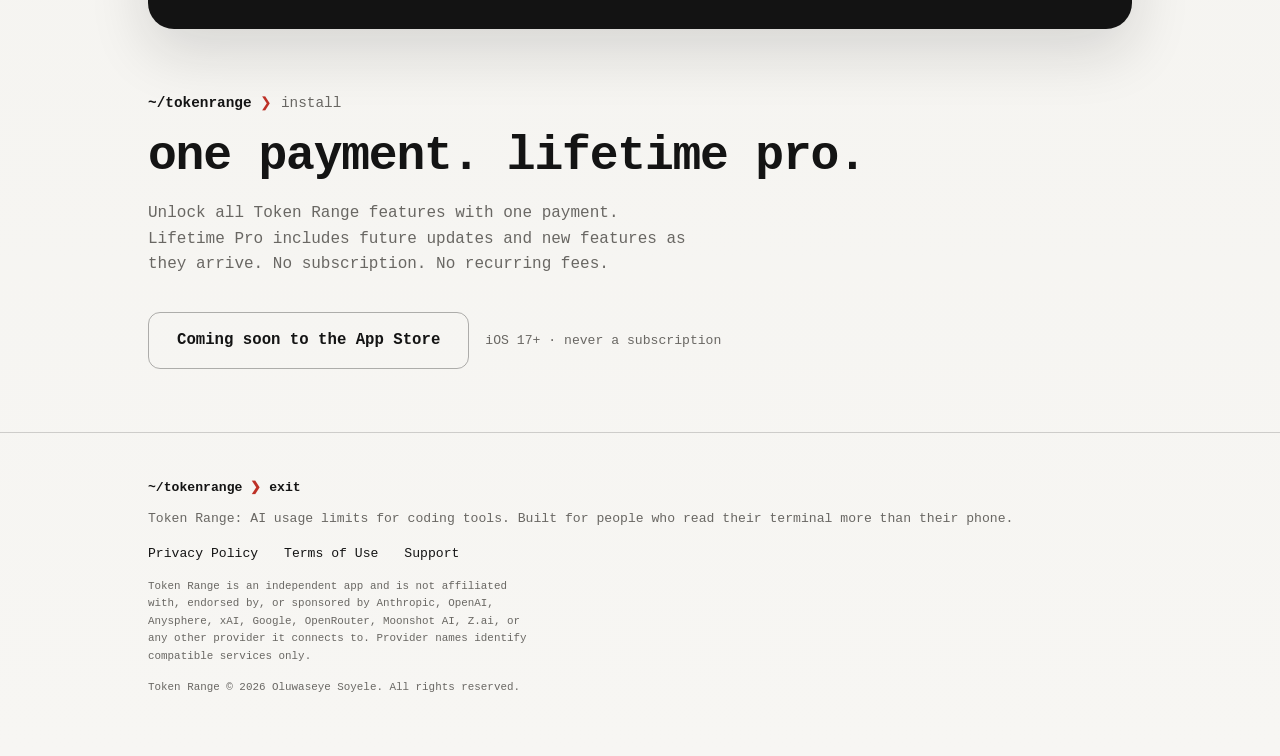
==== commit 2ee7e63c: "Widgets: recapture Arches and Bars from build 25 Token Range build 25 shows Claude's Weekly number b" ====
--- a/index.html
+++ b/index.html
@@ -459,10 +459,10 @@
         </figcaption>
           <div class="widget-family">
             <div class="widget-piece small"><img src="assets/widget-single.png?v=20261005" width="528" height="529" alt="Small Single Limit widget showing Claude's Fable allowance and its reset time, with sample data"></div>
-            <div class="widget-piece small"><img src="assets/widget-arches.png?v=20261005" width="528" height="528" alt="Small Arches widget showing five providers as ring gauges, with sample data"></div>
+            <div class="widget-piece small"><img src="assets/widget-arches.png?v=20261018" width="528" height="529" alt="Small Arches widget showing five providers as ring gauges, with sample data"></div>
           </div>
           <div class="widget-family">
-            <div class="widget-piece wide"><img src="assets/widget-bars.png?v=20261005" width="1132" height="528" alt="Medium Bars widget showing five providers as cell meters, with sample data"></div>
+            <div class="widget-piece wide"><img src="assets/widget-bars.png?v=20261018" width="1132" height="529" alt="Medium Bars widget showing five providers as cell meters, with sample data"></div>
           </div>
       </figure>
 
